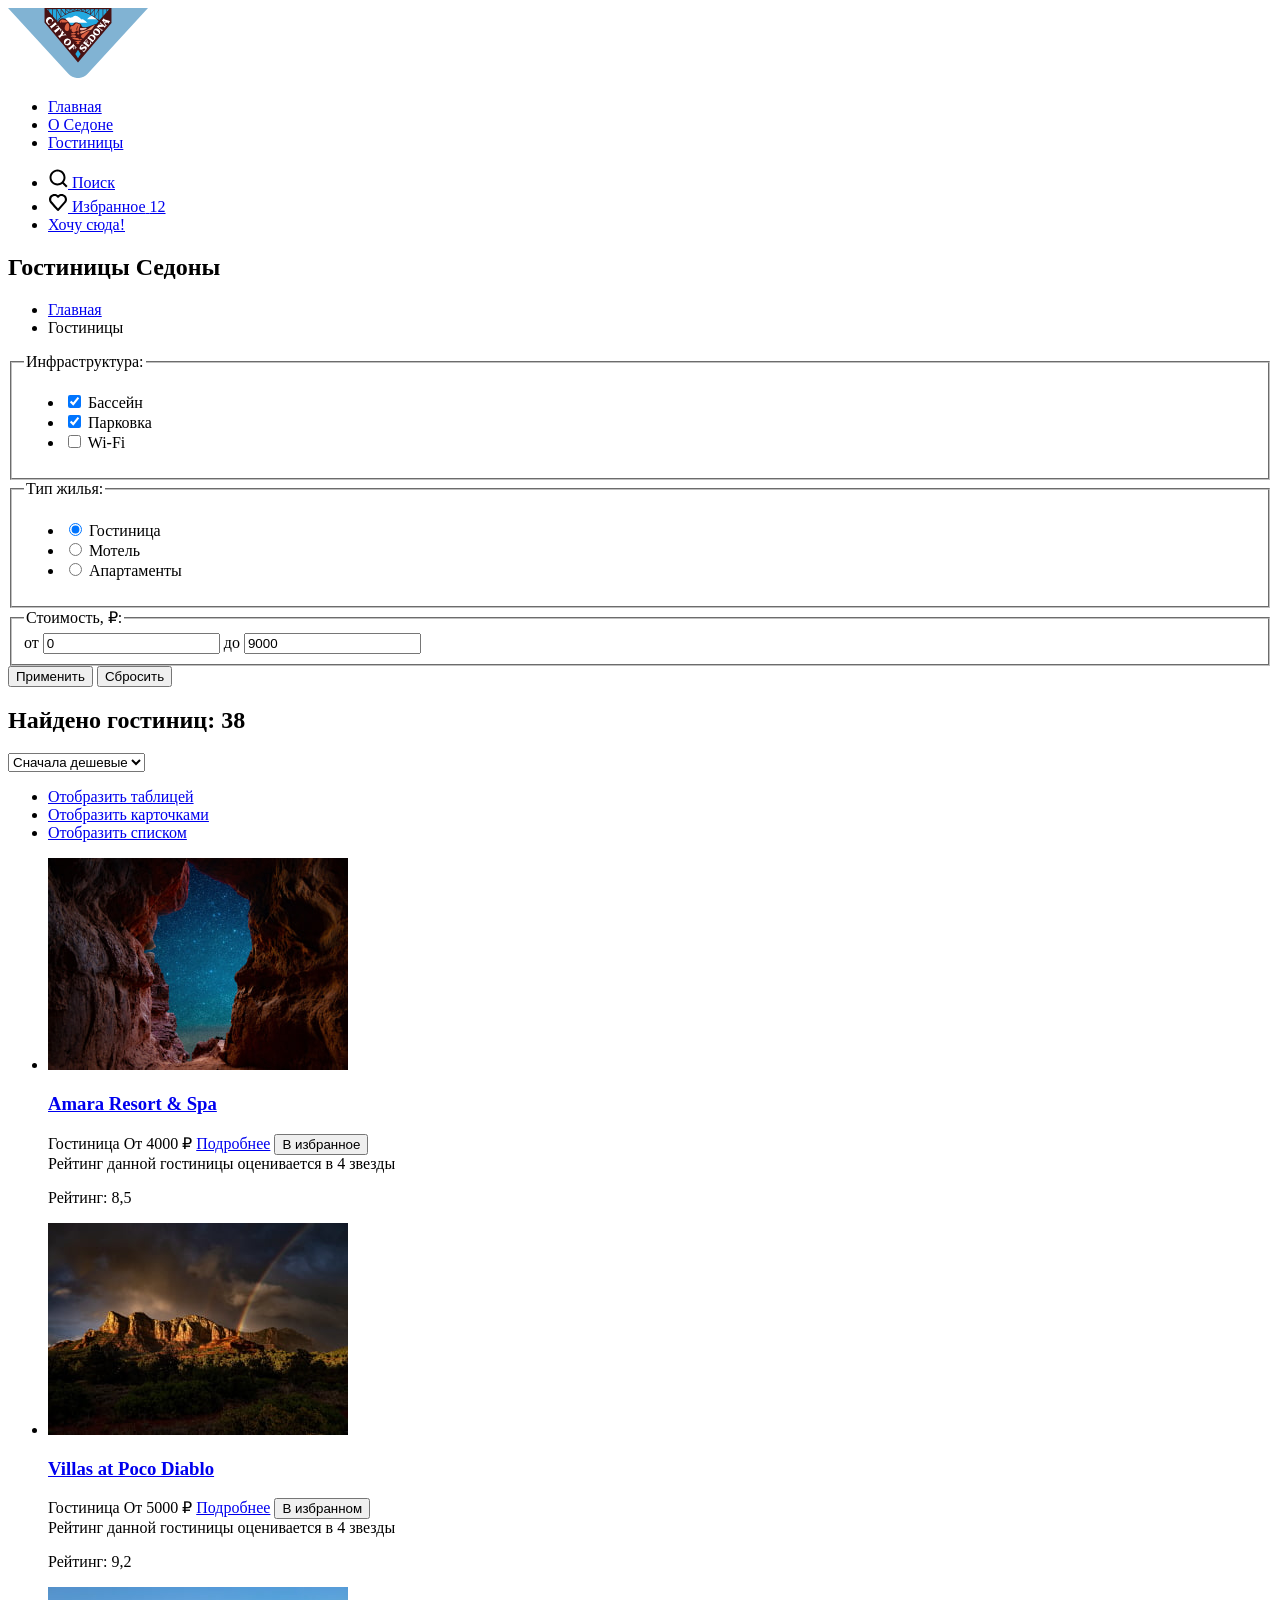
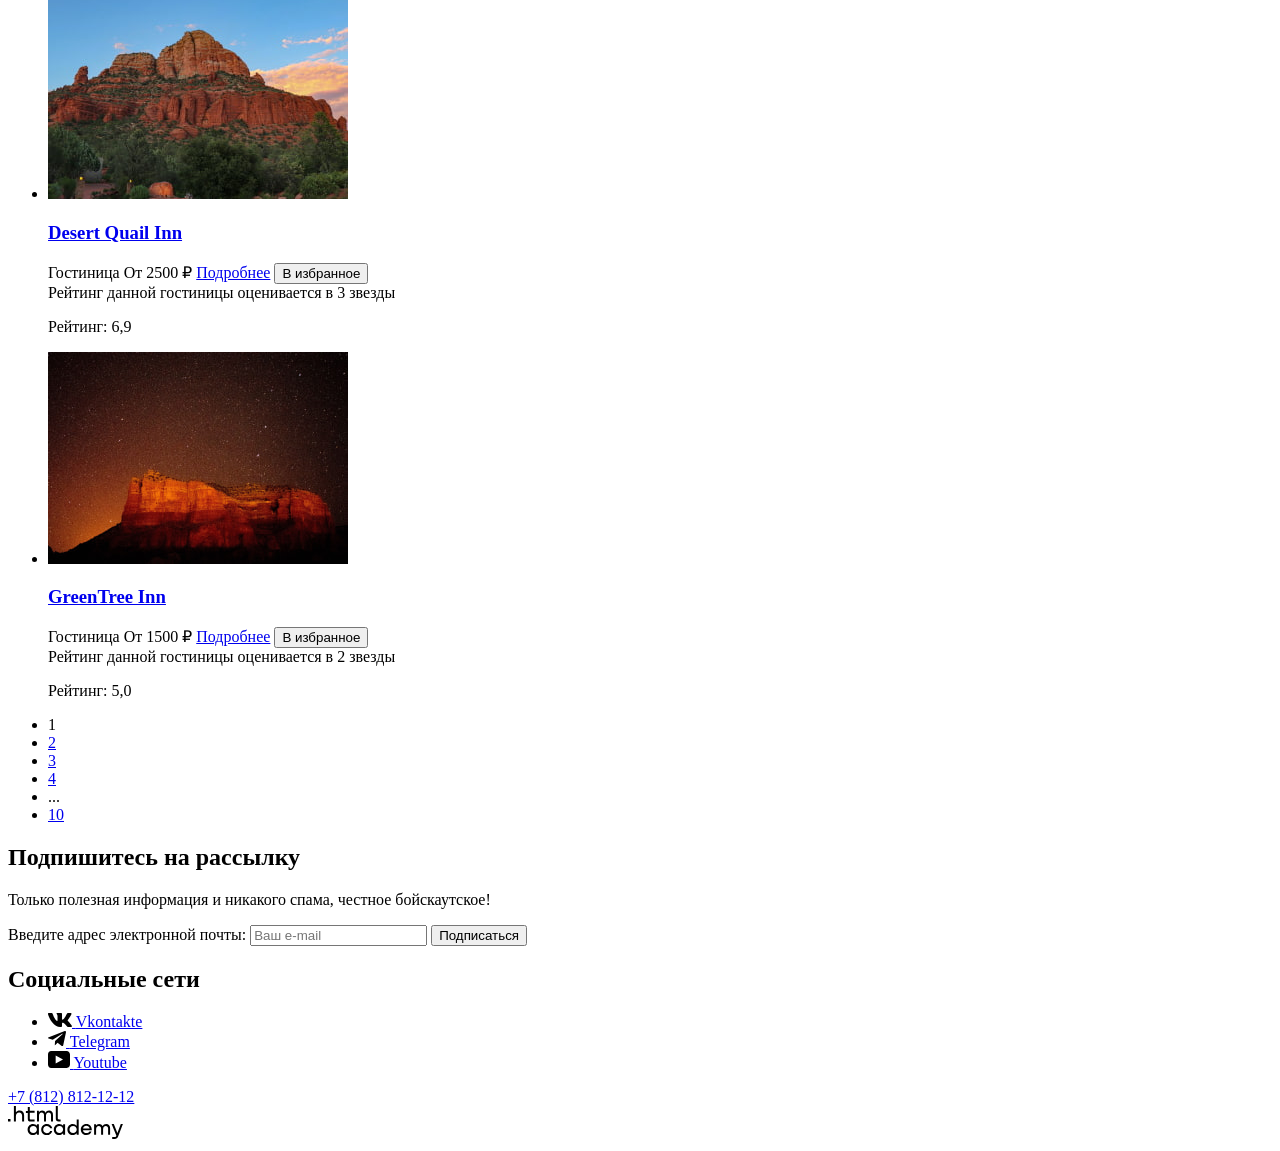
==== catalog.html @ 8b5e5a58 "feat: добавить изображения и SVG-иконки на страницы (add images and SVG icons to pages)" ====
<!doctype html>
<html lang="ru">
  <head>
    <meta charset="utf-8" />
    <title>HTML Academy: Гостиницы Седоны</title>
  </head>
  <body>
    <div class="container">
      <header class="page-header">
        <div class="page-header__logo logo">
          <a href="index.html" class="logo__link">
            <img src="images/main-logo.svg" width="140" height="70" alt="Логотип Седоны" class="logo__image" />
          </a>
        </div>
        <nav class="page-header__navigation navigation">
          <ul class="navigation__list">
            <li class="navigation__item">
              <a href="index.html" class="navigation__link">Главная</a>
            </li>
            <li class="navigation__item">
              <a href="#" class="navigation__link">О Седоне</a>
            </li>
            <li class="navigation__item">
              <a href="catalog.html" class="navigation__link navigation__link--active" aria-current="page">Гостиницы</a>
            </li>
          </ul>
        </nav>
        <ul class="page-header__user-menu user-menu">
          <li class="user-menu__item">
            <a href="#" class="user-menu__link user-menu__link--search">
              <svg role="img" aria-hidden="true" aria-label="Поиск" width="20" height="20" viewBox="0 0 20 20" xmlns="http://www.w3.org/2000/svg">
                <path
                  d="M19.5 18.0083L15.8 14.3287C16.8 13.0359 17.5 11.3453 17.5 9.4558C17.5 5.08011 13.9 1.5 9.5 1.5C5.1 1.5 1.5 5.17956 1.5 9.55525C1.5 13.9309 5.1 17.511 9.5 17.511C11.3 17.511 13 16.9144 14.4 15.8204L18.1 19.5L19.5 18.0083ZM9.5 15.5221C6.2 15.5221 3.5 12.837 3.5 9.55525C3.5 6.27348 6.2 3.5884 9.5 3.5884C12.8 3.5884 15.5 6.27348 15.5 9.55525C15.5 12.837 12.8 15.5221 9.5 15.5221Z"
                />
              </svg>
              <span class="visually-hidden">Поиск</span>
            </a>
          </li>
          <li class="user-menu__item">
            <a href="#" class="user-menu__link user-menu__link--favorites">
              <svg role="img" aria-hidden="true" aria-label="Избранное" width="20" height="20" viewBox="0 0 20 20" xmlns="http://www.w3.org/2000/svg">
                <path
                  d="M9.9 19C9.6 19 9.3 18.9 9.1 18.6C3.7 12.5 2.4 11.1 2.1 10.7C1.4 9.8 1 8.6 1 7.4C1 4.4 3.4 2 6.5 2C7.8 2 9 2.5 10 3.3C11 2.5 12.3 2 13.5 2C16.5 2 19 4.4 19 7.4C19 8.7 18.5 9.9 17.7 10.8L10.7 18.7C10.5 18.9 10.3 19 9.9 19ZM3.9 9.5C4.2 9.9 7.4 13.5 10 16.4L16.2 9.4C16.7 8.9 16.9 8.2 16.9 7.4C16.9 5.6 15.4 4.1 13.6 4.1C12.6 4.1 11.6 4.6 10.9 5.4C10.6 5.7 10.3 5.8 10 5.8C9.7 5.8 9.4 5.6 9.2 5.4C8.5 4.6 7.5 4.1 6.5 4.1C4.7 4.1 3.2 5.6 3.2 7.4C3.1 8.3 3.5 9 3.9 9.5C3.8 9.5 3.8 9.5 3.9 9.5Z"
                />
              </svg>
              <span class="visually-hidden">Избранное</span>
              <span class="user-menu__count">12</span>
            </a>
          </li>
          <li class="user-menu__item">
            <a href="#" class="button button--brown">Хочу сюда!</a>
          </li>
        </ul>
      </header>
      <main class="page-main">
        <section class="page-main__catalog catalog">
          <h1 class="catalog__title">Гостиницы Седоны</h1>
          <ul class="catalog__breadcrumbs breadcrumbs">
            <li class="breadcrumbs__item">
              <a href="index.html" class="breadcrumbs__link"><span class="visually-hidden">Главная</span></a>
            </li>
            <li class="breadcrumbs__item">
              <a class="breadcrumbs__link breadcrumbs__link--active" aria-current="page">Гостиницы</a>
            </li>
          </ul>
          <form class="catalog__filters filters" action="https://echo.htmlacademy.ru/" method="get">
            <fieldset class="filters__group">
              <legend class="filters__group-title">Инфраструктура:</legend>
              <ul class="filters__group-list">
                <li class="filters__group-item">
                  <label class="filters__control">
                    <input class="filters__control-input" type="checkbox" name="swimming-pool" checked />
                    Бассейн
                  </label>
                </li>
                <li class="filters__group-item">
                  <label class="filters__control">
                    <input class="filters__control-input" type="checkbox" name="parking" checked />
                    Парковка
                  </label>
                </li>
                <li class="filters__group-item">
                  <label class="filters__control">
                    <input class="filters__control-input" type="checkbox" name="wi-fi" />
                    Wi-Fi
                  </label>
                </li>
              </ul>
            </fieldset>
            <fieldset class="filters__group">
              <legend class="filters__group-title">Тип жилья:</legend>
              <ul class="filters__group-list">
                <li class="filters__group-item">
                  <label class="filters__control">
                    <input class="filters__control-input" type="radio" name="hotel-group" value="hotel" checked />
                    Гостиница
                  </label>
                </li>
                <li class="filters__group-item">
                  <label class="filters__control">
                    <input class="filters__control-input" type="radio" name="hotel-group" value="motel" />
                    Мотель
                  </label>
                </li>
                <li class="filters__group-item">
                  <label class="filters__control">
                    <input class="filters__control-input" type="radio" name="hotel-group" value="apartments" />
                    Апартаменты
                  </label>
                </li>
              </ul>
            </fieldset>
            <fieldset class="filters__group">
              <legend class="filters__group-title">Стоимость, ₽:</legend>
              <div class="filters__price-range">
                <label class="filters__price-label" for="price-from">от</label>
                <input class="filters__price-input" id="price-from" name="price-from" type="number" min="0" value="0" />
                <label class="filters__price-label" for="price-to">до</label>
                <input class="filters__price-input" id="price-to" name="price-to" type="number" min="0" value="9000" />
              </div>
            </fieldset>
            <button class="filters__button button button--blue" type="submit">Применить</button>
            <button class="filters__button button button--reset" type="reset">Сбросить</button>
          </form>
        </section>
        <section class="hotel-results">
          <h2 class="hotel-results__title">Найдено гостиниц: 38</h2>
          <select class="hotel-results__select" aria-label="Сортировка">
            <option value="cheaper">Сначала дешевые</option>
            <option value="expensive">Сначала дорогие</option>
          </select>
          <ul class="hotel-results__sort sort-list">
            <li class="sort-list__item">
              <a href="catalog.html?view=tile" class="sort-list__link button button--sorting sort-list__link--active">
                <span class="visually-hidden">Отобразить таблицей</span>
              </a>
            </li>
            <li class="sort-list__item">
              <a href="catalog.html?view=card" class="sort-list__link button button--sorting">
                <span class="visually-hidden">Отобразить карточками</span>
              </a>
            </li>
            <li class="sort-list__item">
              <a href="catalog.html?view=list" class="sort-list__link button button--sorting">
                <span class="visually-hidden">Отобразить списком</span>
              </a>
            </li>
          </ul>
          <ul class="hotel-results__hotels hotels-list">
            <li class="hotels-list__item hotel-card">
              <a href="#" class="hotel-card__photo-link">
                <img src="images/catalog-hotels/hotel-1.jpg" width="300" height="212" alt="Вид на звёздное небо через арку в скале" class="hotel-card__image" />
                <h3 class="hotel-card__title">Amara Resort & Spa</h3>
              </a>
              <span class="hotel-card__type">Гостиница</span>
              <span class="hotel-card__price">От 4000 ₽</span>
              <a href="#" class="hotel-card__details button button--brown">Подробнее</a>
              <button class="hotel-card__button button button--blue">В избранное</button>
              <div class="hotel-card__star-rating" role="img" aria-label="Четыре звезды">
                <span class="visually-hidden">Рейтинг данной гостиницы оценивается в 4 звезды</span>
              </div>
              <p class="hotel-card__rating-badge">Рейтинг: 8,5</p>
            </li>
            <li class="hotels-list__item hotel-card">
              <a href="#" class="hotel-card__photo-link">
                <img src="images/catalog-hotels/hotel-2.jpg" width="300" height="212" alt="Гроза над красными скалами Седоны" class="hotel-card__image" />
                <h3 class="hotel-card__title">Villas at Poco Diablo</h3>
              </a>
              <span class="hotel-card__type">Гостиница</span>
              <span class="hotel-card__price">От 5000 ₽</span>
              <a href="#" class="hotel-card__details button button--brown">Подробнее</a>
              <button class="hotel-card__button button button--green hotel-card__button--active">В избранном</button>
              <div class="hotel-card__star-rating" role="img" aria-label="4 звезды">
                <span class="visually-hidden">Рейтинг данной гостиницы оценивается в 4 звезды</span>
              </div>
              <p class="hotel-card__rating-badge">Рейтинг: 9,2</p>
            </li>
            <li class="hotels-list__item hotel-card">
              <a href="#" class="hotel-card__photo-link">
                <img src="images/catalog-hotels/hotel-3.jpg" width="300" height="212" alt="Закат над красными скалами Седоны" class="hotel-card__image" />
                <h3 class="hotel-card__title">Desert Quail Inn</h3>
              </a>
              <span class="hotel-card__type">Гостиница</span>
              <span class="hotel-card__price">От 2500 ₽</span>
              <a href="#" class="hotel-card__details button button--brown">Подробнее</a>
              <button class="hotel-card__button button button--blue">В избранное</button>
              <div class="hotel-card__star-rating" role="img" aria-label="3 звезды">
                <span class="visually-hidden">Рейтинг данной гостиницы оценивается в 3 звезды</span>
              </div>
              <p class="hotel-card__rating-badge">Рейтинг: 6,9</p>
            </li>
            <li class="hotels-list__item hotel-card">
              <a href="#" class="hotel-card__photo-link">
                <img
                  src="images/catalog-hotels/hotel-4.jpg"
                  width="300"
                  height="212"
                  alt="Ночной пейзаж с красными скалами в оранжевом свечении"
                  class="hotel-card__image"
                />
                <h3 class="hotel-card__title">GreenTree Inn</h3>
              </a>
              <span class="hotel-card__type">Гостиница</span>
              <span class="hotel-card__price">От 1500 ₽</span>
              <a href="#" class="hotel-card__details button button--brown">Подробнее</a>
              <button class="hotel-card__button button button--blue">В избранное</button>
              <div class="hotel-card__star-rating" role="img" aria-label="2 звезды">
                <span class="visually-hidden">Рейтинг данной гостиницы оценивается в 2 звезды</span>
              </div>
              <p class="hotel-card__rating-badge">Рейтинг: 5,0</p>
            </li>
          </ul>
          <ul class="hotel-results__pagination pagination">
            <li class="pagination__item">
              <a class="pagination__link pagination__link--active" aria-current="page">1</a>
            </li>
            <li class="pagination__item">
              <a href="#" class="pagination__link">2</a>
            </li>
            <li class="pagination__item">
              <a href="#" class="pagination__link">3</a>
            </li>
            <li class="pagination__item">
              <a href="#" class="pagination__link">4</a>
            </li>
            <li class="pagination__item pagination__item--dots">
              <span>...</span>
            </li>
            <li class="pagination__item">
              <a href="#" class="pagination__link">10</a>
            </li>
          </ul>
        </section>
        <section class="page-main__subscription subscription subscription--white-bg">
          <h2 class="subscription__title">Подпишитесь на рассылку</h2>
          <p class="subscription__description">Только полезная информация и никакого спама, честное бойскаутское!</p>
          <form class="subscription__form" action="https://echo.htmlacademy.ru/" method="post">
            <label class="visually-hidden" for="email">Введите адрес электронной почты:</label>
            <input id="email" class="subscription__email" type="email" name="subscription-email" placeholder="Ваш e-mail" required />
            <button class="subscription__button button button--blue" type="submit">Подписаться</button>
          </form>
        </section>
      </main>
      <footer class="page-footer">
        <section class="page-footer__social-links social-links">
          <h2 class="visually-hidden">Социальные сети</h2>
          <ul class="social-links__list">
            <li class="social-links__item">
              <a href="https://vk.com/htmlacademy" class="social-links__link">
                <svg
                  role="img"
                  aria-hidden="true"
                  aria-label="Vkontakte"
                  focusable="false"
                  width="24"
                  height="14"
                  viewBox="0 0 24 14"
                  xmlns="http://www.w3.org/2000/svg"
                >
                  <path
                    fill-rule="evenodd"
                    clip-rule="evenodd"
                    d="M23.45 0.948C23.616 0.402 23.45 0 22.655 0H20.03C19.362 0 19.054 0.347 18.887 0.73C18.887 0.73 17.552 3.926 15.661 6.002C15.049 6.604 14.771 6.795 14.437 6.795C14.27 6.795 14.019 6.604 14.019 6.057V0.948C14.019 0.292 13.835 0 13.279 0H9.151C8.734 0 8.483 0.304 8.483 0.593C8.483 1.214 9.429 1.358 9.526 3.106V6.904C9.526 7.737 9.373 7.888 9.039 7.888C8.149 7.888 5.984 4.677 4.699 1.003C4.45 0.288 4.198 0 3.527 0H0.9C0.15 0 0 0.347 0 0.73C0 1.412 0.89 4.8 4.145 9.281C6.315 12.341 9.37 14 12.153 14C13.822 14 14.028 13.632 14.028 12.997V10.684C14.028 9.947 14.186 9.8 14.715 9.8C15.105 9.8 15.772 9.992 17.33 11.467C19.11 13.216 19.403 14 20.405 14H23.03C23.78 14 24.156 13.632 23.94 12.904C23.702 12.18 22.852 11.129 21.725 9.882C21.113 9.172 20.195 8.407 19.916 8.024C19.527 7.533 19.638 7.314 19.916 6.877C19.916 6.877 23.116 2.451 23.449 0.948H23.45Z"
                  />
                </svg>
                <span class="visually-hidden">Vkontakte</span>
              </a>
            </li>
            <li class="social-links__item">
              <a href="https://t.me/htmlacademy " class="social-links__link">
                <svg
                  role="img"
                  aria-hidden="true"
                  aria-label="Telegram"
                  focusable="false"
                  width="18"
                  height="16"
                  viewBox="0 0 18 16"
                  xmlns="http://www.w3.org/2000/svg"
                >
                  <path
                    d="M16.785 0.0992597L0.840489 6.24776C-0.247661 6.68481 -0.241365 7.29184 0.640845 7.56253L4.73445 8.83953L14.2058 2.8637C14.6537 2.59121 15.0629 2.7378 14.7265 3.03636L7.05283 9.96185H7.05103L7.05283 9.96275L6.77045 14.1823C7.18413 14.1823 7.36669 13.9925 7.59871 13.7686L9.58705 11.8351L13.7229 14.89C14.4855 15.31 15.0332 15.0941 15.2229 14.1841L17.9379 1.38885C18.2158 0.274623 17.5126 -0.229883 16.785 0.0992597Z"
                  />
                </svg>
                <span class="visually-hidden">Telegram</span>
              </a>
            </li>
            <li class="social-links__item">
              <a href="https://www.youtube.com/user/htmlacademyru" class="social-links__link">
                <svg
                  role="img"
                  aria-hidden="true"
                  aria-label="Youtube"
                  focusable="false"
                  width="22"
                  height="17"
                  viewBox="0 0 22 17"
                  xmlns="http://www.w3.org/2000/svg"
                >
                  <path
                    d="M18.607 0H3.17413C1.31343 0 0 1.59375 0 3.4V13.4937C0 15.4062 1.31343 17 3.17413 17H18.8259C20.4677 17 22 15.4062 22 13.6V3.4C21.7811 1.59375 20.4677 0 18.607 0ZM7.66169 12.5375V4.4625L14.995 8.5L7.66169 12.5375Z"
                  />
                </svg>
                <span class="visually-hidden">Youtube</span>
              </a>
            </li>
          </ul>
        </section>
        <div class="page-footer__contacts contacts">
          <a href="tel:+78128121212" class="contacts__phone">+7 (812) 812-12-12</a>
        </div>
        <div class="page-footer__logo logo">
          <a href="https://htmlacademy.ru/intensive/htmlcss" class="logo__link">
            <img src="images/footer-logo.svg" width="115" height="33" alt="Логотип команды htmlacademy" class="logo__image" />
          </a>
        </div>
      </footer>
    </div>
  </body>
</html>
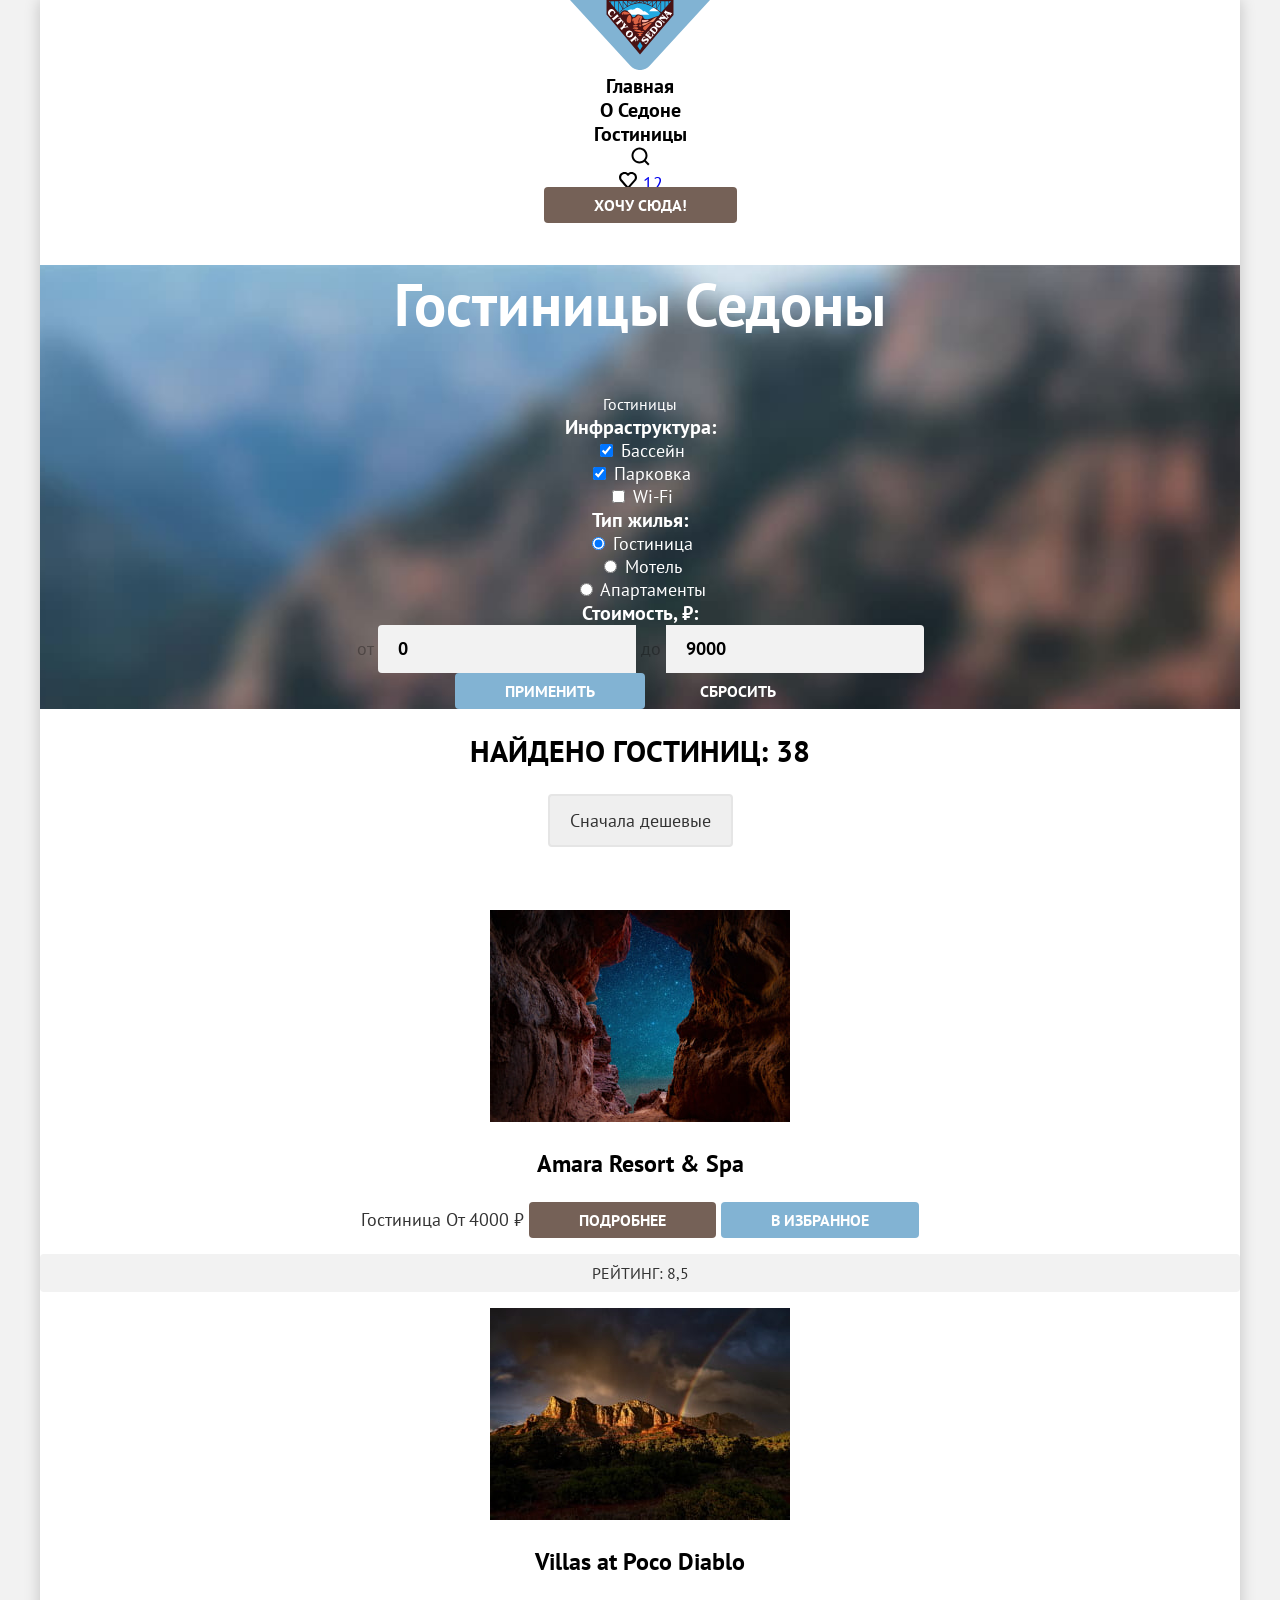
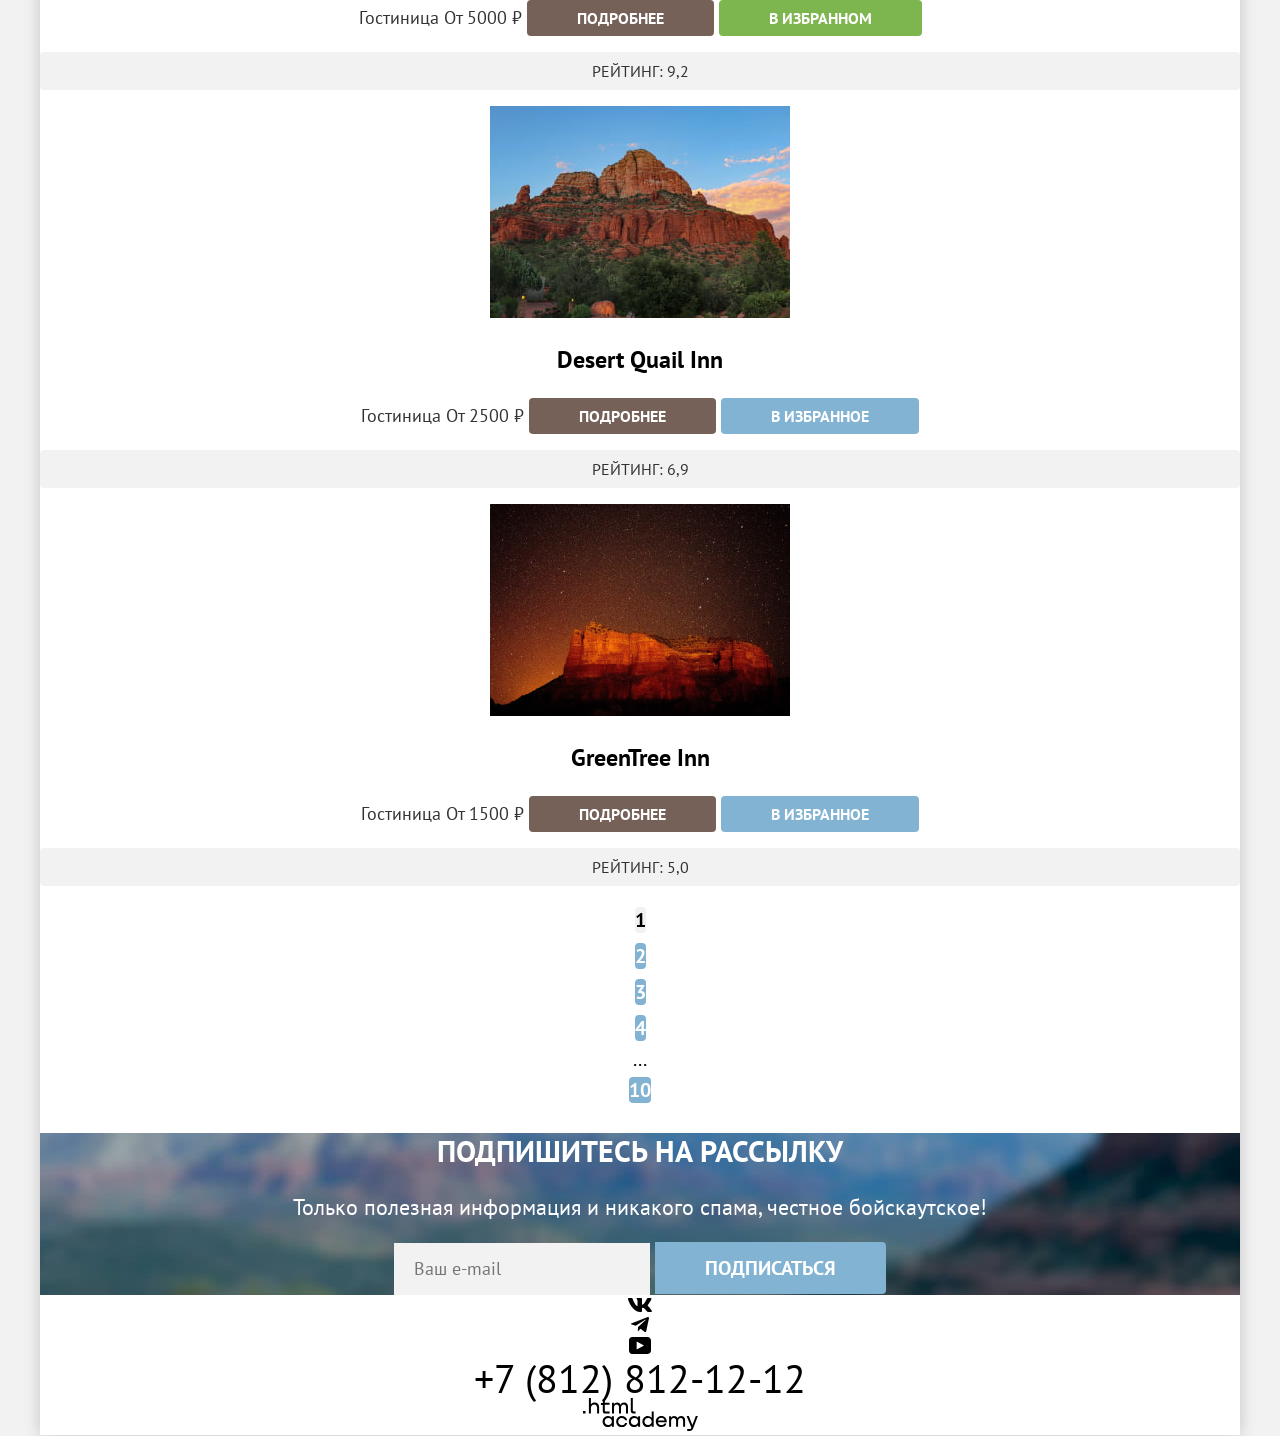
==== commit adfaf5e9: "feat: добавить базовые стили проекта (add base project styles)" ====
--- a/catalog.html
+++ b/catalog.html
@@ -3,6 +3,7 @@
   <head>
     <meta charset="utf-8" />
     <title>HTML Academy: Гостиницы Седоны</title>
+    <link rel="stylesheet" href="styles/styles.css" />
   </head>
   <body>
     <div class="container">
--- a/styles/styles.css
+++ b/styles/styles.css
@@ -0,0 +1,486 @@
+/* Fonts */
+@font-face {
+  font-family: 'PT Sans';
+  font-style: normal;
+  font-weight: 400;
+  src: url('../fonts/ptsans-400.woff2') format('woff2');
+  font-display: swap;
+}
+
+@font-face {
+  font-family: 'PT Sans';
+  font-style: normal;
+  font-weight: 700;
+  src: url('../fonts/ptsans-700.woff2') format('woff2');
+  font-display: swap;
+}
+
+/* Global */
+
+:root {
+  /* colors */
+  --color-white: #ffffff;
+  --color-black: #000000;
+  --color-grey: #333333;
+  --color-blue: #82b3d3;
+  --color-blue-dark: #68a2ca;
+  --color-blue-alt: #83b3d3;
+  --color-brown: #756157;
+  --color-brown-dark: #615048;
+  --color-green: #7db54f;
+  --color-green-dark: #6c9e42;
+  --color-steel-teal: #3f5e72;
+  --color-light-gray: #e5e5e5;
+  --color-off-white: #f2f2f2;
+  --color-coral-red: #ff5757;
+
+  /* colors with opacity */
+  --color-white-30: color-mix(in srgb, var(--color-white) 30%, transparent);
+  --color-blue-20: color-mix(in srgb, var(--color-blue-alt) 20%, transparent);
+  --color-blue-12: color-mix(in srgb, var(--color-blue-alt) 12%, transparent);
+  --color-black-20: color-mix(in srgb, var(--color-black) 20%, transparent);
+  --color-black-30: color-mix(in srgb, var(--color-black) 30%, transparent);
+}
+
+.visually-hidden {
+  position: absolute;
+  width: 1px;
+  height: 1px;
+  margin: -1px;
+  border: 0;
+  padding: 0;
+  white-space: nowrap;
+  clip-path: inset(100%);
+  clip: rect(0 0 0 0);
+  overflow: hidden;
+}
+
+.button {
+  padding: 8px 50px;
+  border: none;
+  border-radius: 4px;
+  font-family: 'PT Sans';
+  font-size: 16px;
+  font-weight: 700;
+  line-height: 20px;
+  text-transform: uppercase;
+  text-decoration: none;
+  color: var(--color-white);
+  cursor: pointer;
+
+  &.button--brown {
+    background-color: var(--color-brown);
+  }
+
+  &.button--blue {
+    background-color: var(--color-blue);
+  }
+
+  &.button--green {
+    background-color: var(--color-green);
+  }
+
+  &.button--reset {
+    background-color: transparent;
+  }
+}
+
+.container {
+  margin: 0 auto;
+  max-width: 1200px;
+  min-height: 100%;
+  background-color: var(--color-white);
+  box-shadow: 0 0 15px 0 var(--color-black-20);
+}
+
+*,
+*::before,
+*::after {
+  box-sizing: border-box;
+}
+
+img {
+  max-width: 100%;
+  height: auto;
+  object-fit: cover;
+}
+
+html,
+body {
+  height: 100%;
+  margin: 0;
+  padding: 0;
+}
+
+body {
+  background-color: var(--color-off-white);
+  font-family: 'PT Sans', sans-serif;
+  font-size: 18px;
+  line-height: 21px;
+  text-align: center;
+  color: var(--color-black);
+}
+
+/* Header */
+
+.page-header {
+  padding: 0 70px;
+}
+
+.navigation {
+  .navigation__list {
+    margin: 0;
+    padding: 0;
+    list-style: none;
+  }
+
+  .navigation__link {
+    padding: 20px 16px;
+    font-size: 20px;
+    font-weight: 700;
+    line-height: 24px;
+    color: inherit;
+    text-decoration: none;
+  }
+}
+
+.user-menu {
+  margin: 0;
+  padding: 0;
+  list-style: none;
+}
+
+/* Main Index */
+
+.hero {
+  background:
+    url('../images/index-hero/hero-background-mask.svg') no-repeat center bottom / 100% auto,
+    var(--color-steel-teal) url('../images/index-hero/hero-background.jpg') no-repeat center top / cover;
+}
+
+.advantages {
+  .advantages__title {
+    font-size: 30px;
+    font-weight: 700;
+    line-height: 36px;
+    text-transform: uppercase;
+  }
+
+  .advantages__description {
+    font-size: 22px;
+    line-height: 26px;
+    color: var(--color-grey);
+  }
+
+  .advantages__list {
+    margin: 0;
+    padding: 0;
+    list-style: none;
+  }
+}
+
+.advantages__item {
+  background-color: var(--color-blue-12);
+
+  .advantages__item-title {
+    font-size: 24px;
+    font-weight: 700;
+    line-height: 28px;
+    text-transform: uppercase;
+  }
+
+  .advantages__item-description {
+    color: var(--color-grey);
+  }
+}
+
+.advantages__item--blue {
+  background-color: var(--color-blue);
+  color: var(--color-white);
+
+  -description {
+    color: var(--color-white);
+  }
+}
+
+.advantages__item--lightblue {
+  background-color: var(--color-blue-20);
+}
+
+.services {
+  .services__title {
+    font-size: 30px;
+    font-weight: 700;
+    line-height: 36px;
+    text-transform: uppercase;
+  }
+
+  .services__description {
+    font-size: 22px;
+    line-height: 26px;
+    color: var(--color-grey);
+  }
+
+  .services__list {
+    margin: 0;
+    padding: 0;
+    list-style: none;
+  }
+}
+
+.services__item {
+  padding: 81px 85px;
+
+  .services__item-title {
+    font-size: 24px;
+    font-weight: 700;
+    line-height: 28px;
+    text-transform: uppercase;
+  }
+
+  .services__item-description {
+    color: var(--color-grey);
+  }
+
+  &.services__item--lightblue {
+    background-color: var(--color-blue-12);
+  }
+}
+
+.hotel-search {
+  .hotel-search__title {
+    font-size: 30px;
+    font-weight: 700;
+    line-height: 36px;
+    text-transform: uppercase;
+  }
+
+  .hotel-search__description {
+    font-size: 22px;
+    line-height: 26px;
+    color: var(--color-grey);
+  }
+
+  .hotel-search__button {
+    font-size: 20px;
+    line-height: 36px;
+  }
+}
+
+.subscription {
+  background: var(--color-steel-teal) url('../images/subscription/subscription-background.jpg') no-repeat center / cover;
+  color: var(--color-white);
+
+  .subscription__title {
+    font-size: 30px;
+    font-weight: 700;
+    line-height: 36px;
+    text-transform: uppercase;
+  }
+
+  .subscription__description {
+    font-size: 22px;
+    line-height: 26px;
+  }
+
+  .subscription__email {
+    padding: 14px 20px;
+    background-color: var(--color-off-white);
+    border: none;
+    font-family: 'PT Sans';
+    font-size: 18px;
+    line-height: 24px;
+    color: var(--color-black);
+    outline: none;
+  }
+
+  .subscription__button {
+    border-radius: 0 4px 4px 0;
+    font-size: 20px;
+    line-height: 36px;
+  }
+}
+
+/* Footer */
+
+.social-links {
+  .social-links__list {
+    margin: 0;
+    padding: 0;
+    list-style: none;
+  }
+}
+
+.contacts {
+  .contacts__phone {
+    font-size: 40px;
+    line-height: 40px;
+    text-transform: uppercase;
+    text-decoration: none;
+    color: inherit;
+  }
+}
+
+/* Main Catalog */
+
+.catalog {
+  background: var(--color-steel-teal) url('../images/catalog-filters/filters-background.jpg') no-repeat center / cover;
+  color: var(--color-white);
+
+  .catalog__title {
+    font-size: 60px;
+    font-weight: 700;
+    line-height: 78px;
+  }
+}
+
+.breadcrumbs {
+  margin: 0;
+  padding: 0;
+  list-style: none;
+
+  .breadcrumbs__link {
+    font-size: 16px;
+    line-height: 21px;
+    text-decoration: none;
+    color: inherit;
+  }
+}
+
+.filters {
+  .filters__group {
+    margin: 0;
+    padding: 0;
+    border: none;
+  }
+
+  .filters__group-title {
+    padding: 0;
+    font-size: 20px;
+    font-weight: 700;
+    line-height: 24px;
+  }
+
+  .filters__group-list {
+    margin: 0;
+    padding: 0;
+    list-style: none;
+  }
+
+  .filters__control {
+    line-height: 23px;
+  }
+
+  .filters__price-input {
+    padding: 12px 20px;
+    background-color: var(--color-off-white);
+    border: none;
+    font-family: 'PT Sans';
+    font-size: 18px;
+    font-weight: 700;
+    line-height: 24px;
+    color: var(--color-black);
+    outline: none;
+  }
+
+  .filters__price-input[name='price-from'] {
+    border-radius: 4px 0 0 4px;
+  }
+
+  .filters__price-input[name='price-to'] {
+    border-radius: 0 4px 4px 0;
+  }
+
+  .filters__price-input::-webkit-inner-spin-button,
+  .filters__price-input::-webkit-outer-spin-button {
+    appearance: none;
+  }
+
+  .filters__price-label {
+    line-height: 24px;
+    color: var(--color-black-30);
+  }
+}
+
+.hotel-results {
+  .hotel-results__title {
+    font-size: 30px;
+    font-weight: 700;
+    line-height: 36px;
+    text-transform: uppercase;
+  }
+
+  .hotel-results__select {
+    padding: 14px 20px;
+    border: 2px solid var(--color-light-gray);
+    border-radius: 4px;
+    font-family: 'PT Sans';
+    font-size: 18px;
+    line-height: 21px;
+    color: var(--color-grey);
+    appearance: none;
+  }
+}
+
+.sort-list {
+  margin: 0;
+  padding: 0;
+  list-style: none;
+}
+
+.hotels-list {
+  margin: 0;
+  padding: 0;
+  list-style: none;
+}
+
+.hotel-card {
+  color: var(--color-grey);
+
+  .hotel-card__photo-link {
+    text-decoration: none;
+    color: var(--color-black);
+  }
+
+  .hotel-card__title {
+    font-size: 24px;
+    font-weight: 700;
+    line-height: 28px;
+  }
+
+  .hotel-card__rating-badge {
+    padding: 9px 22px;
+    border-radius: 4px;
+    background-color: var(--color-off-white);
+    font-size: 16px;
+    line-height: 20px;
+    text-transform: uppercase;
+  }
+}
+
+.pagination {
+  margin: 0;
+  padding: 0;
+  list-style: none;
+
+  .pagination__item--dots > span {
+    font-size: 20px;
+    line-height: 26px;
+  }
+
+  .pagination__link {
+    border-radius: 4px;
+    background-color: var(--color-blue);
+    font-size: 20px;
+    font-weight: 700;
+    line-height: 36px;
+    text-decoration: none;
+    text-transform: uppercase;
+    color: var(--color-white);
+  }
+
+  .pagination__link--active {
+    background-color: var(--color-off-white);
+    color: var(--color-black);
+  }
+}
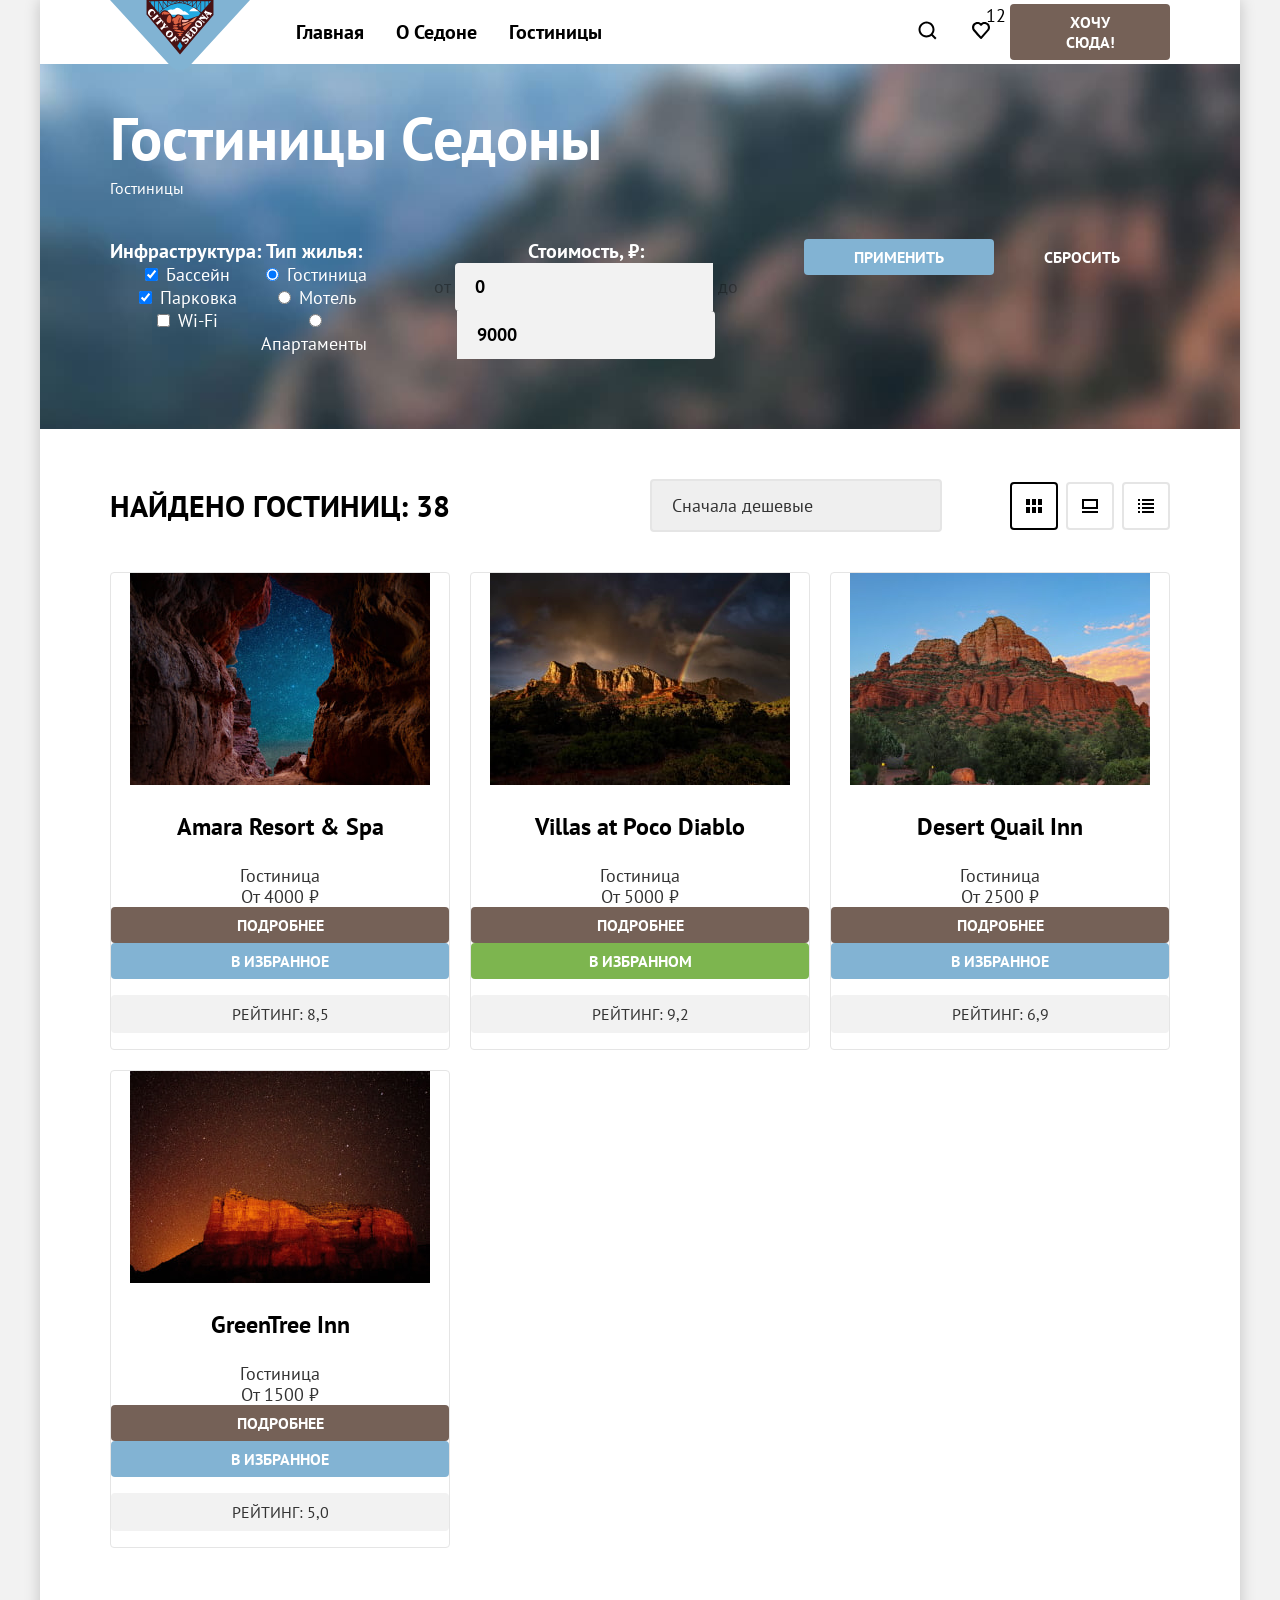
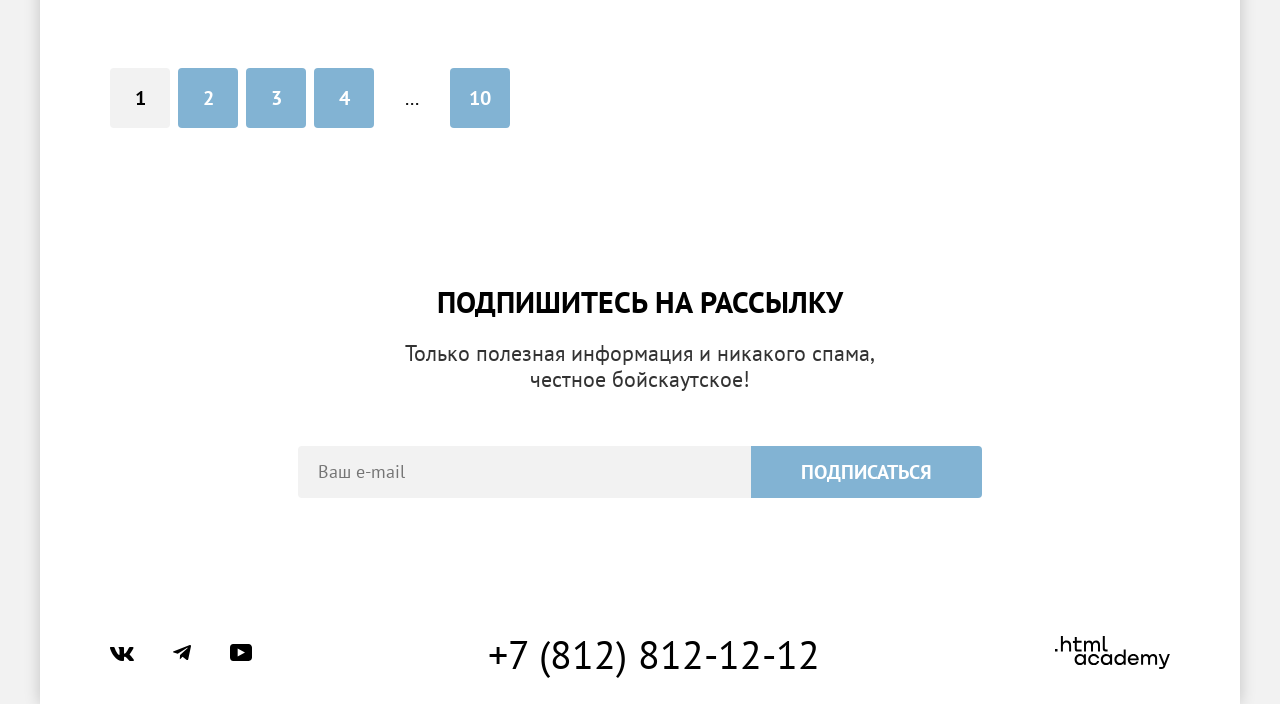
==== commit 9b0ccd6c: "fix: поправить разметку и стили (fix markup and styles)" ====
--- a/catalog.html
+++ b/catalog.html
@@ -49,7 +49,7 @@
             </a>
           </li>
           <li class="user-menu__item">
-            <a href="#" class="button button--brown">Хочу сюда!</a>
+            <a href="#" class="user-menu__button button button--brown">Хочу сюда!</a>
           </li>
         </ul>
       </header>
@@ -224,8 +224,8 @@
             <li class="pagination__item">
               <a href="#" class="pagination__link">4</a>
             </li>
-            <li class="pagination__item pagination__item--dots">
-              <span>...</span>
+            <li class="pagination__item">
+              <span class="pagination__link pagination__link--dots">...</span>
             </li>
             <li class="pagination__item">
               <a href="#" class="pagination__link">10</a>
--- a/styles/styles.css
+++ b/styles/styles.css
@@ -56,6 +56,7 @@
 }
 
 .button {
+  display: block;
   padding: 8px 50px;
   border: none;
   border-radius: 4px;
@@ -86,9 +87,11 @@
 }
 
 .container {
+  display: flex;
+  flex-direction: column;
   margin: 0 auto;
-  max-width: 1200px;
   min-height: 100%;
+  width: 1200px;
   background-color: var(--color-white);
   box-shadow: 0 0 15px 0 var(--color-black-20);
 }
@@ -124,17 +127,31 @@
 /* Header */
 
 .page-header {
-  padding: 0 70px;
+  display: flex;
+  padding-inline: 70px;
+  min-height: 64px;
+
+  .page-header__logo {
+    z-index: 1;
+    align-self: start;
+    margin-right: 30px;
+    margin-bottom: -10px;
+  }
 }
 
 .navigation {
   .navigation__list {
+    display: flex;
+    flex-wrap: wrap;
+    align-items: center;
     margin: 0;
     padding: 0;
+    width: 465px;
     list-style: none;
   }
 
   .navigation__link {
+    display: block;
     padding: 20px 16px;
     font-size: 20px;
     font-weight: 700;
@@ -145,21 +162,63 @@
 }
 
 .user-menu {
+  display: flex;
+  justify-content: space-between;
+  align-items: center;
   margin: 0;
+  margin-left: auto;
   padding: 0;
+  width: 268px;
   list-style: none;
+
+  .user-menu__link {
+    position: relative;
+    display: block;
+    padding: 20px 15px;
+    text-decoration: none;
+    color: var(--color-black);
+  }
+
+  .user-menu__button {
+    width: 160px;
+    padding-inline: 34px;
+  }
+
+  .user-menu__count {
+    position: absolute;
+    top: 5px;
+    right: 0;
+    color: var(--color-black);
+  }
 }
 
 /* Main Index */
 
+.page-main {
+  flex-grow: 1;
+}
+
 .hero {
+  display: flex;
+  flex-direction: column;
+  align-items: center;
+  padding-block: 51px 82px;
+  min-height: 485px;
   background:
     url('../images/index-hero/hero-background-mask.svg') no-repeat center bottom / 100% auto,
     var(--color-steel-teal) url('../images/index-hero/hero-background.jpg') no-repeat center top / cover;
 }
 
 .advantages {
+  display: flex;
+  flex-direction: column;
+  align-items: center;
+  padding-top: 69px;
+
   .advantages__title {
+    margin-top: 0;
+    margin-bottom: 25px;
+    width: 625px;
     font-size: 30px;
     font-weight: 700;
     line-height: 36px;
@@ -167,6 +226,9 @@
   }
 
   .advantages__description {
+    margin-top: 0;
+    margin-bottom: 90px;
+    width: 655px;
     font-size: 22px;
     line-height: 26px;
     color: var(--color-grey);
@@ -198,7 +260,7 @@
   background-color: var(--color-blue);
   color: var(--color-white);
 
-  -description {
+  .advantages__item-description {
     color: var(--color-white);
   }
 }
@@ -208,7 +270,15 @@
 }
 
 .services {
+  display: flex;
+  flex-direction: column;
+  align-items: center;
+  padding-top: 64px;
+
   .services__title {
+    margin-top: 0;
+    margin-bottom: 20px;
+    width: 510px;
     font-size: 30px;
     font-weight: 700;
     line-height: 36px;
@@ -216,12 +286,17 @@
   }
 
   .services__description {
+    margin-top: 0;
+    margin-bottom: 64px;
+    width: 495px;
     font-size: 22px;
     line-height: 26px;
     color: var(--color-grey);
   }
 
   .services__list {
+    display: flex;
+    flex-wrap: wrap;
     margin: 0;
     padding: 0;
     list-style: none;
@@ -230,6 +305,7 @@
 
 .services__item {
   padding: 81px 85px;
+  width: 400px;
 
   .services__item-title {
     font-size: 24px;
@@ -248,7 +324,15 @@
 }
 
 .hotel-search {
+  display: flex;
+  flex-direction: column;
+  align-items: center;
+  padding-block: 96px;
+
   .hotel-search__title {
+    margin-top: 0;
+    margin-bottom: 20px;
+    width: 300px;
     font-size: 30px;
     font-weight: 700;
     line-height: 36px;
@@ -256,22 +340,33 @@
   }
 
   .hotel-search__description {
+    margin-top: 0;
+    margin-bottom: 54px;
+    width: 595px;
     font-size: 22px;
     line-height: 26px;
     color: var(--color-grey);
   }
 
   .hotel-search__button {
+    width: 376px;
     font-size: 20px;
     line-height: 36px;
   }
 }
 
 .subscription {
+  display: flex;
+  flex-direction: column;
+  align-items: center;
+  padding-block: 96px;
   background: var(--color-steel-teal) url('../images/subscription/subscription-background.jpg') no-repeat center / cover;
   color: var(--color-white);
 
   .subscription__title {
+    margin-top: 0;
+    margin-bottom: 20px;
+    width: 410px;
     font-size: 30px;
     font-weight: 700;
     line-height: 36px;
@@ -279,14 +374,25 @@
   }
 
   .subscription__description {
+    margin-top: 0;
+    margin-bottom: 54px;
+    width: 480px;
     font-size: 22px;
     line-height: 26px;
   }
 
+  .subscription__form {
+    display: flex;
+    flex-wrap: wrap;
+    width: 684px;
+  }
+
   .subscription__email {
+    flex-grow: 1;
     padding: 14px 20px;
+    border: none;
+    border-radius: 4px 0 0 4px;
     background-color: var(--color-off-white);
-    border: none;
     font-family: 'PT Sans';
     font-size: 18px;
     line-height: 24px;
@@ -301,17 +407,39 @@
   }
 }
 
+.subscription--white-bg {
+  background: none;
+  color: var(--color-black);
+
+  .subscription__description {
+    color: var(--color-grey);
+  }
+}
+
 /* Footer */
+
+.page-footer {
+  display: flex;
+  justify-content: space-between;
+  align-items: center;
+  padding: 40px 70px 30px;
+}
 
 .social-links {
   .social-links__list {
+    display: flex;
+    justify-content: space-between;
+    align-items: center;
     margin: 0;
     padding: 0;
+    width: 142px;
     list-style: none;
   }
 }
 
 .contacts {
+  width: 720px;
+
   .contacts__phone {
     font-size: 40px;
     line-height: 40px;
@@ -321,13 +449,23 @@
   }
 }
 
+.page-footer__logo {
+  width: 115px;
+}
+
 /* Main Catalog */
 
 .catalog {
+  display: flex;
+  flex-direction: column;
+  align-items: start;
+  padding: 70px;
+  padding-top: 35px;
   background: var(--color-steel-teal) url('../images/catalog-filters/filters-background.jpg') no-repeat center / cover;
   color: var(--color-white);
 
   .catalog__title {
+    margin-block: 0;
     font-size: 60px;
     font-weight: 700;
     line-height: 78px;
@@ -335,8 +473,11 @@
 }
 
 .breadcrumbs {
-  margin: 0;
+  display: flex;
+  margin-top: 0;
+  margin-bottom: 40px;
   padding: 0;
+  width: 114px;
   list-style: none;
 
   .breadcrumbs__link {
@@ -348,6 +489,11 @@
 }
 
 .filters {
+  display: flex;
+  flex-wrap: nowrap;
+  align-items: flex-start;
+  width: 1060px;
+
   .filters__group {
     margin: 0;
     padding: 0;
@@ -403,7 +549,16 @@
 }
 
 .hotel-results {
+  display: flex;
+  flex-wrap: wrap;
+  align-items: center;
+  row-gap: 40px;
+  padding: 50px 70px 60px;
+
   .hotel-results__title {
+    margin: 0;
+    margin-right: 200px;
+    width: 340px;
     font-size: 30px;
     font-weight: 700;
     line-height: 36px;
@@ -411,7 +566,9 @@
   }
 
   .hotel-results__select {
+    margin-right: auto;
     padding: 14px 20px;
+    width: 292px;
     border: 2px solid var(--color-light-gray);
     border-radius: 4px;
     font-family: 'PT Sans';
@@ -423,18 +580,55 @@
 }
 
 .sort-list {
+  display: flex;
+  justify-content: space-between;
   margin: 0;
   padding: 0;
+  width: 160px;
   list-style: none;
+
+  .sort-list__link {
+    display: block;
+    padding: 14px 12px;
+    width: 48px;
+    height: 48px;
+    border: 2px solid var(--color-light-gray);
+    border-radius: 4px;
+  }
+
+  .sort-list__link--active {
+    border-color: var(--color-black);
+  }
+
+  .sort-list__link[href='catalog.html?view=tile'] {
+    background: url('../images/decorative-icons/sort-mode-tile.svg') no-repeat center;
+  }
+
+  .sort-list__link[href='catalog.html?view=card'] {
+    background: url('../images/decorative-icons/sort-mode-card.svg') no-repeat center;
+  }
+
+  .sort-list__link[href='catalog.html?view=list'] {
+    background: url('../images/decorative-icons/sort-mode-list.svg') no-repeat center;
+  }
 }
 
 .hotels-list {
-  margin: 0;
+  display: flex;
+  flex-wrap: wrap;
+  gap: 20px;
+  margin-top: 0;
+  margin-bottom: 80px;
   padding: 0;
   list-style: none;
 }
 
 .hotel-card {
+  display: flex;
+  flex-direction: column;
+  width: 340px;
+  border: 1px solid var(--color-light-gray);
+  border-radius: 4px;
   color: var(--color-grey);
 
   .hotel-card__photo-link {
@@ -459,16 +653,17 @@
 }
 
 .pagination {
+  display: flex;
+  column-gap: 8px;
   margin: 0;
   padding: 0;
   list-style: none;
 
-  .pagination__item--dots > span {
-    font-size: 20px;
-    line-height: 26px;
-  }
-
   .pagination__link {
+    display: block;
+    width: 60px;
+    height: 60px;
+    padding-block: 12px;
     border-radius: 4px;
     background-color: var(--color-blue);
     font-size: 20px;
@@ -479,6 +674,12 @@
     color: var(--color-white);
   }
 
+  .pagination__link--dots {
+    background-color: transparent;
+    font-weight: 400;
+    color: var(--color-black);
+  }
+
   .pagination__link--active {
     background-color: var(--color-off-white);
     color: var(--color-black);
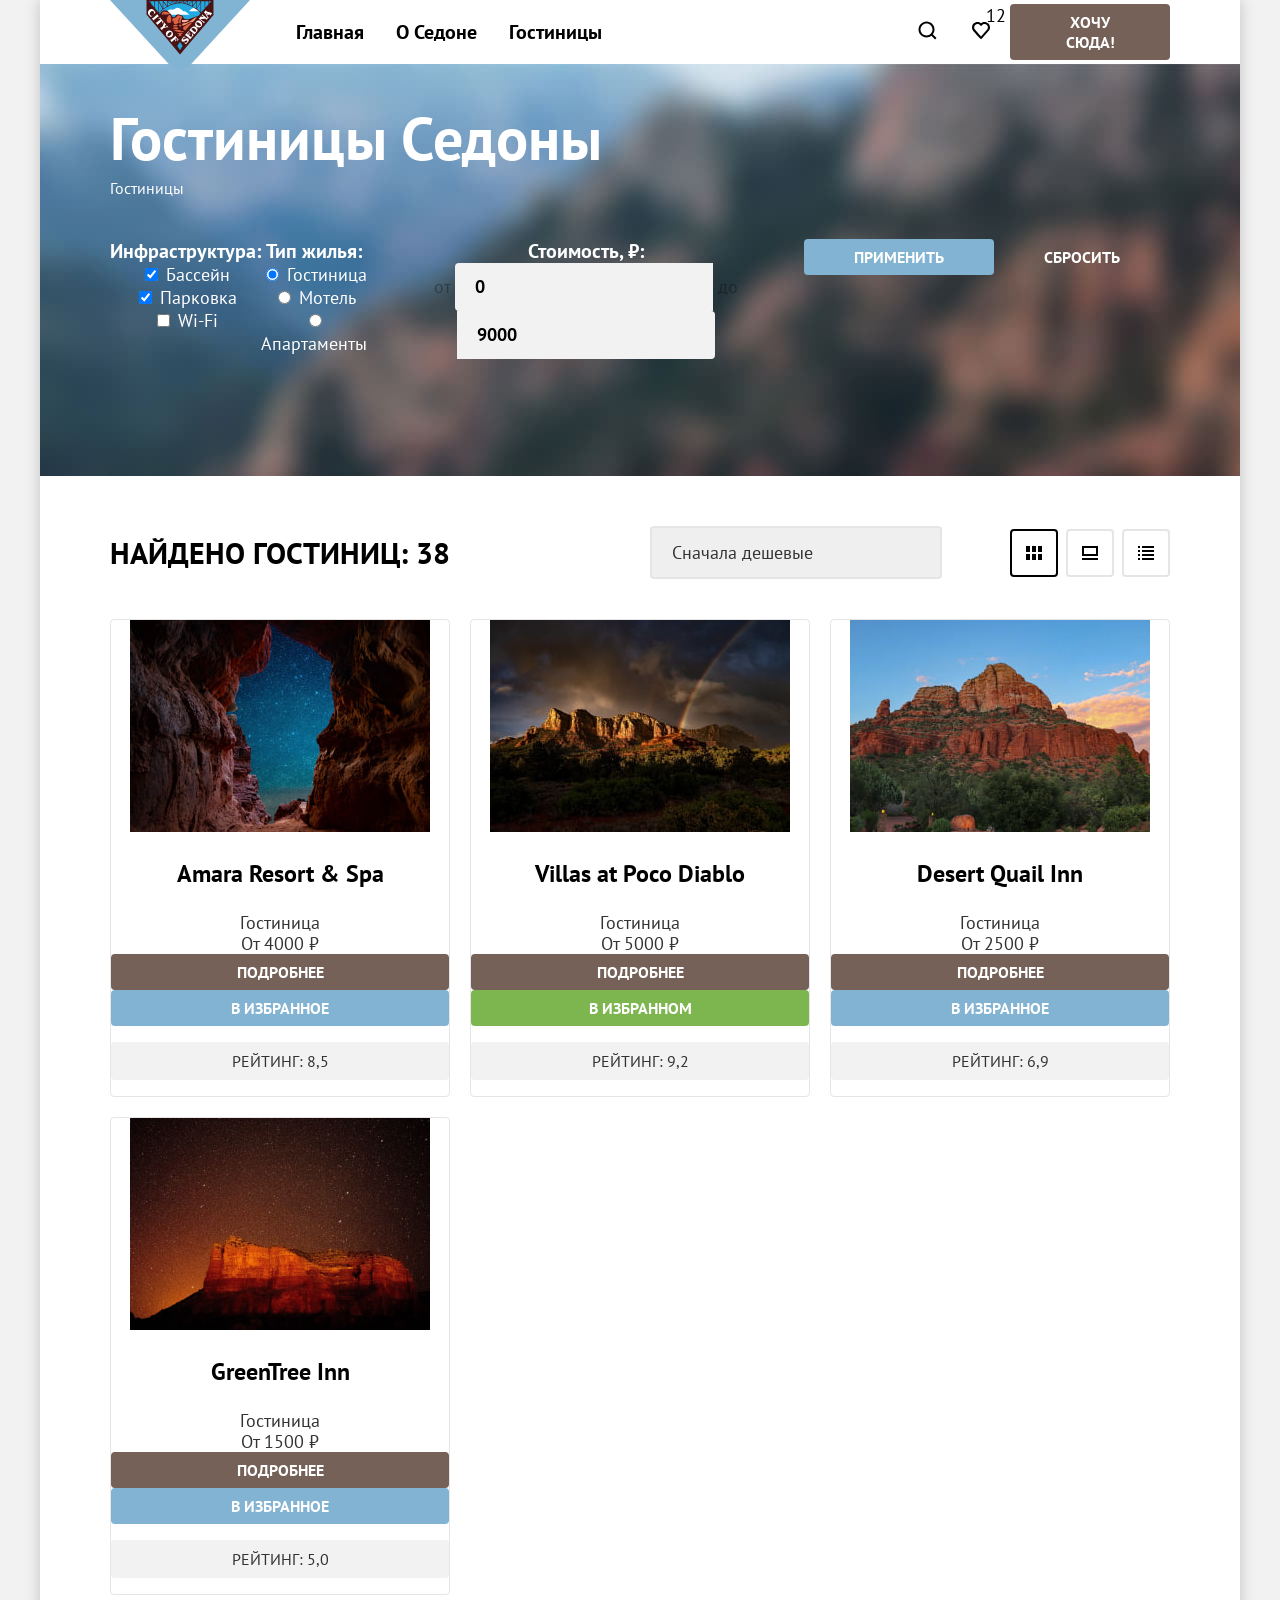
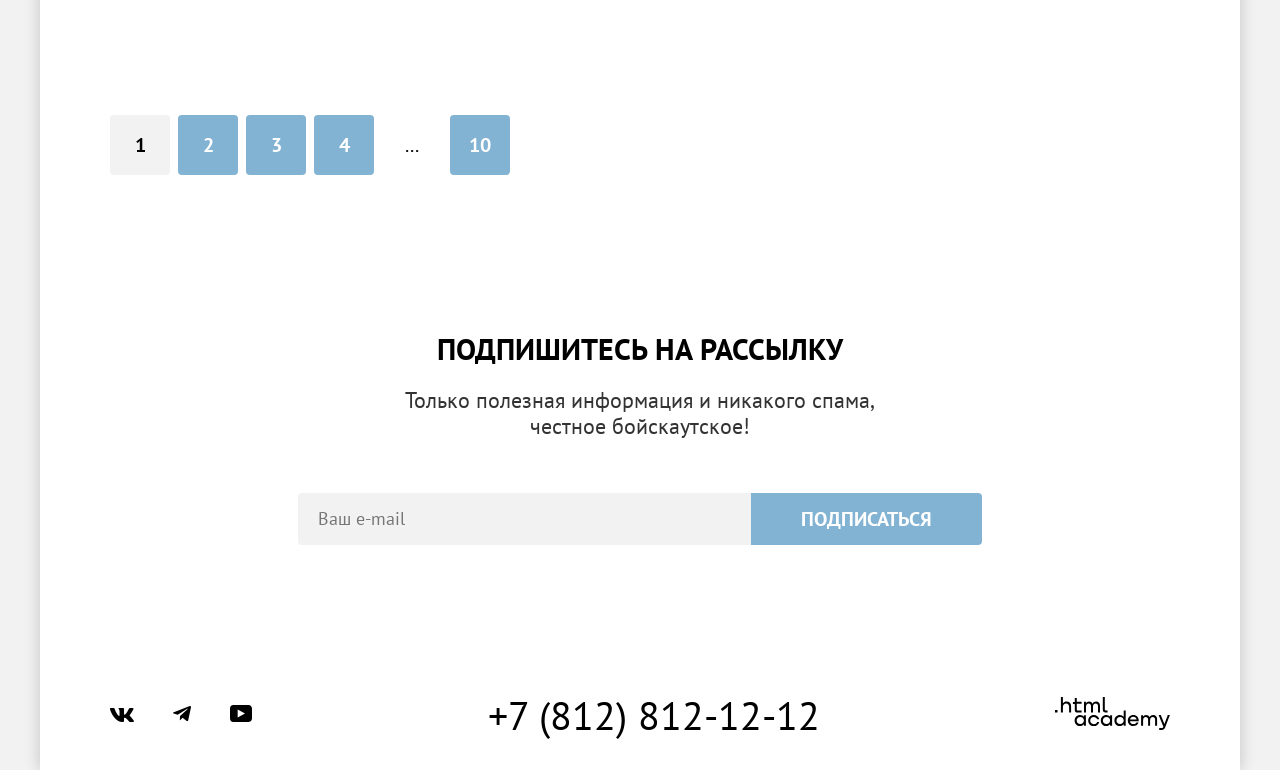
==== commit 85bcc346: "fix: поправить разметку и стили (fix markup and styles)" ====
--- a/catalog.html
+++ b/catalog.html
@@ -115,9 +115,9 @@
               <legend class="filters__group-title">Стоимость, ₽:</legend>
               <div class="filters__price-range">
                 <label class="filters__price-label" for="price-from">от</label>
-                <input class="filters__price-input" id="price-from" name="price-from" type="number" min="0" value="0" />
+                <input class="filters__price-input filters__price-input--from" id="price-from" name="price-from" type="number" min="0" value="0" />
                 <label class="filters__price-label" for="price-to">до</label>
-                <input class="filters__price-input" id="price-to" name="price-to" type="number" min="0" value="9000" />
+                <input class="filters__price-input filters__price-input--to" id="price-to" name="price-to" type="number" min="0" value="9000" />
               </div>
             </fieldset>
             <button class="filters__button button button--blue" type="submit">Применить</button>
@@ -132,17 +132,17 @@
           </select>
           <ul class="hotel-results__sort sort-list">
             <li class="sort-list__item">
-              <a href="catalog.html?view=tile" class="sort-list__link button button--sorting sort-list__link--active">
+              <a href="catalog.html?view=tile" class="sort-list__link button button--sorting sort-list__link--tile sort-list__link--active" aria-current="page">
                 <span class="visually-hidden">Отобразить таблицей</span>
               </a>
             </li>
             <li class="sort-list__item">
-              <a href="catalog.html?view=card" class="sort-list__link button button--sorting">
+              <a href="catalog.html?view=card" class="sort-list__link button button--sorting sort-list__link--card">
                 <span class="visually-hidden">Отобразить карточками</span>
               </a>
             </li>
             <li class="sort-list__item">
-              <a href="catalog.html?view=list" class="sort-list__link button button--sorting">
+              <a href="catalog.html?view=list" class="sort-list__link button button--sorting sort-list__link--list">
                 <span class="visually-hidden">Отобразить списком</span>
               </a>
             </li>
--- a/styles/styles.css
+++ b/styles/styles.css
@@ -84,6 +84,14 @@
   &.button--reset {
     background-color: transparent;
   }
+
+  &.button--sorting {
+    padding: 14px 12px;
+    width: 48px;
+    height: 48px;
+    border: 2px solid var(--color-light-gray);
+    border-radius: 4px;
+  }
 }
 
 .container {
@@ -204,9 +212,15 @@
   align-items: center;
   padding-block: 51px 82px;
   min-height: 485px;
-  background:
-    url('../images/index-hero/hero-background-mask.svg') no-repeat center bottom / 100% auto,
-    var(--color-steel-teal) url('../images/index-hero/hero-background.jpg') no-repeat center top / cover;
+  background-color: var(--color-steel-teal);
+  background-image: url('../images/index-hero/hero-background-mask.svg'), url('../images/index-hero/hero-background.jpg');
+  background-repeat: no-repeat;
+  background-position:
+    center calc(100% + 1px),
+    center top;
+  background-size:
+    100% auto,
+    cover;
 }
 
 .advantages {
@@ -242,6 +256,7 @@
 }
 
 .advantages__item {
+  min-height: 385px;
   background-color: var(--color-blue-12);
 
   .advantages__item-title {
@@ -256,7 +271,7 @@
   }
 }
 
-.advantages__item--blue {
+.advantages__item--accent {
   background-color: var(--color-blue);
   color: var(--color-white);
 
@@ -265,7 +280,7 @@
   }
 }
 
-.advantages__item--lightblue {
+.advantages__item--muted {
   background-color: var(--color-blue-20);
 }
 
@@ -305,6 +320,7 @@
 
 .services__item {
   padding: 81px 85px;
+  min-height: 385px;
   width: 400px;
 
   .services__item-title {
@@ -318,7 +334,7 @@
     color: var(--color-grey);
   }
 
-  &.services__item--lightblue {
+  &.services__item--odd {
     background-color: var(--color-blue-12);
   }
 }
@@ -360,7 +376,12 @@
   flex-direction: column;
   align-items: center;
   padding-block: 96px;
-  background: var(--color-steel-teal) url('../images/subscription/subscription-background.jpg') no-repeat center / cover;
+  min-height: 415px;
+  background-color: var(--color-steel-teal);
+  background-image: url('../images/subscription/subscription-background.jpg');
+  background-repeat: no-repeat;
+  background-position: center;
+  background-size: cover;
   color: var(--color-white);
 
   .subscription__title {
@@ -423,6 +444,7 @@
   justify-content: space-between;
   align-items: center;
   padding: 40px 70px 30px;
+  min-height: 120px;
 }
 
 .social-links {
@@ -461,7 +483,12 @@
   align-items: start;
   padding: 70px;
   padding-top: 35px;
-  background: var(--color-steel-teal) url('../images/catalog-filters/filters-background.jpg') no-repeat center / cover;
+  min-height: 412px;
+  background-color: var(--color-steel-teal);
+  background-image: url('../images/catalog-filters/filters-background.jpg');
+  background-repeat: no-repeat;
+  background-position: center;
+  background-size: cover;
   color: var(--color-white);
 
   .catalog__title {
@@ -529,11 +556,11 @@
     outline: none;
   }
 
-  .filters__price-input[name='price-from'] {
+  .filters__price-input--from {
     border-radius: 4px 0 0 4px;
   }
 
-  .filters__price-input[name='price-to'] {
+  .filters__price-input--to {
     border-radius: 0 4px 4px 0;
   }
 
@@ -587,28 +614,19 @@
   width: 160px;
   list-style: none;
 
-  .sort-list__link {
-    display: block;
-    padding: 14px 12px;
-    width: 48px;
-    height: 48px;
-    border: 2px solid var(--color-light-gray);
-    border-radius: 4px;
-  }
-
   .sort-list__link--active {
     border-color: var(--color-black);
   }
 
-  .sort-list__link[href='catalog.html?view=tile'] {
+  .sort-list__link--tile {
     background: url('../images/decorative-icons/sort-mode-tile.svg') no-repeat center;
   }
 
-  .sort-list__link[href='catalog.html?view=card'] {
+  .sort-list__link--card {
     background: url('../images/decorative-icons/sort-mode-card.svg') no-repeat center;
   }
 
-  .sort-list__link[href='catalog.html?view=list'] {
+  .sort-list__link--list {
     background: url('../images/decorative-icons/sort-mode-list.svg') no-repeat center;
   }
 }
@@ -627,6 +645,7 @@
   display: flex;
   flex-direction: column;
   width: 340px;
+  min-height: 438px;
   border: 1px solid var(--color-light-gray);
   border-radius: 4px;
   color: var(--color-grey);
@@ -661,9 +680,9 @@
 
   .pagination__link {
     display: block;
-    width: 60px;
+    min-width: 60px;
     height: 60px;
-    padding-block: 12px;
+    padding: 12px;
     border-radius: 4px;
     background-color: var(--color-blue);
     font-size: 20px;
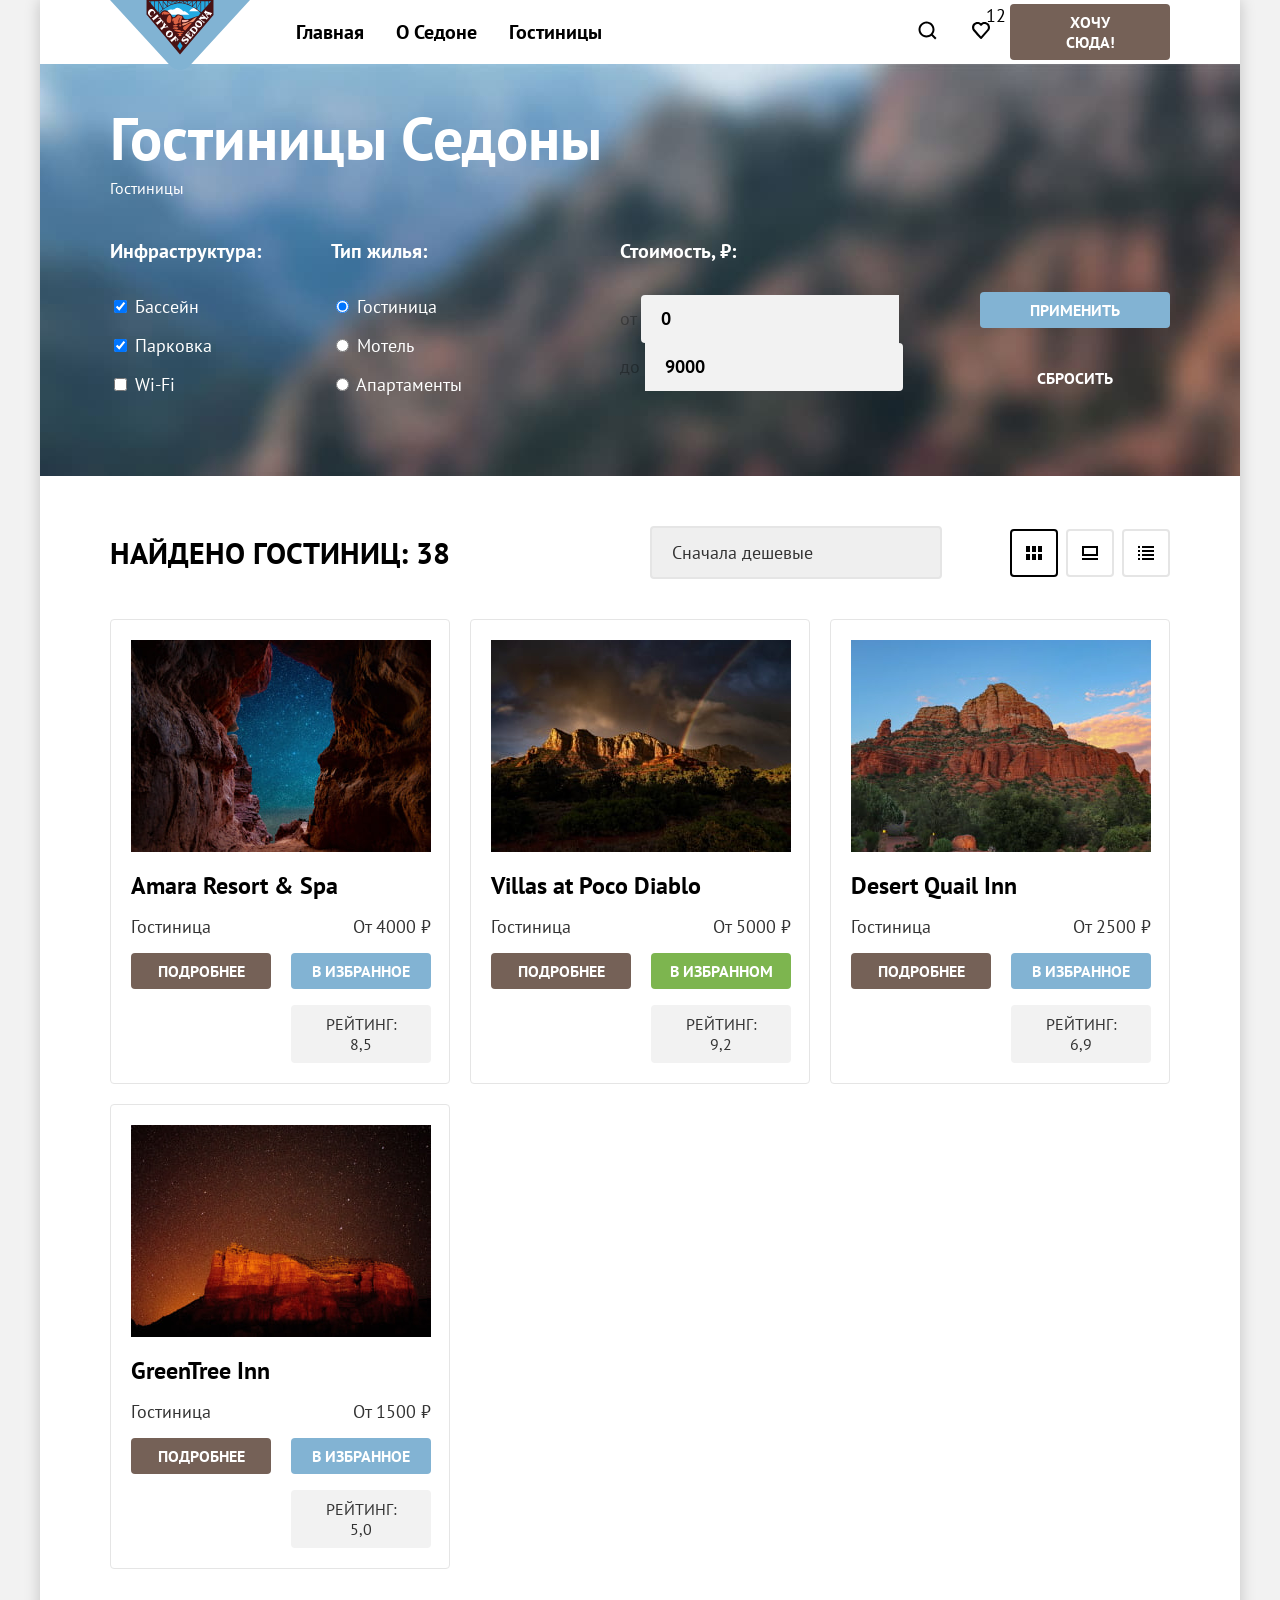
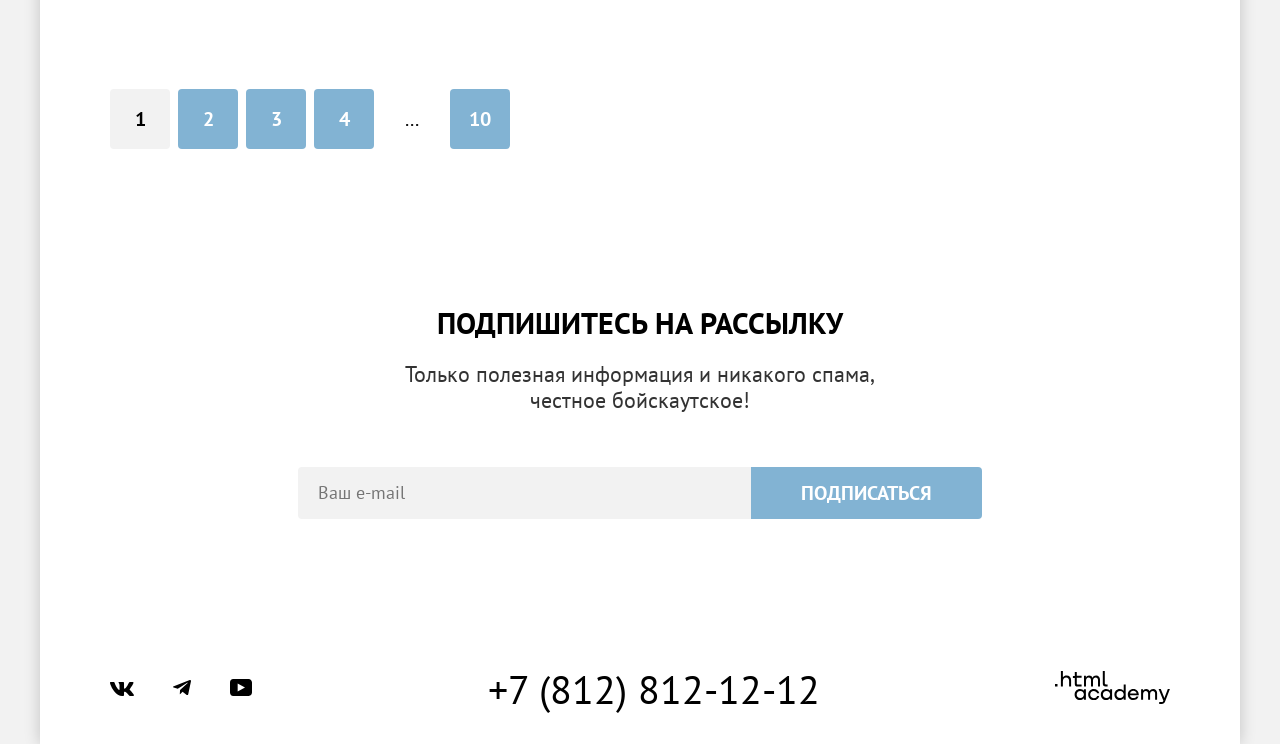
==== commit e7531f42: "feat: добавить грид-разметку (add grid layout)" ====
--- a/catalog.html
+++ b/catalog.html
@@ -120,8 +120,10 @@
                 <input class="filters__price-input filters__price-input--to" id="price-to" name="price-to" type="number" min="0" value="9000" />
               </div>
             </fieldset>
-            <button class="filters__button button button--blue" type="submit">Применить</button>
-            <button class="filters__button button button--reset" type="reset">Сбросить</button>
+            <div class="filters__buttons-wrapper">
+              <button class="filters__button button button--blue" type="submit">Применить</button>
+              <button class="filters__button button button--reset" type="reset">Сбросить</button>
+            </div>
           </form>
         </section>
         <section class="hotel-results">
--- a/styles/styles.css
+++ b/styles/styles.css
@@ -57,7 +57,7 @@
 
 .button {
   display: block;
-  padding: 8px 50px;
+  padding: 8px 16px;
   border: none;
   border-radius: 4px;
   font-family: 'PT Sans';
@@ -249,6 +249,8 @@
   }
 
   .advantages__list {
+    display: grid;
+    grid-template-columns: repeat(3, 1fr);
     margin: 0;
     padding: 0;
     list-style: none;
@@ -256,10 +258,18 @@
 }
 
 .advantages__item {
+  display: flex;
+  flex-direction: column;
+  justify-content: center;
+  align-items: center;
+  padding: 133px 85px;
+  min-width: 400px;
   min-height: 385px;
   background-color: var(--color-blue-12);
 
   .advantages__item-title {
+    margin: 0;
+    width: 172px;
     font-size: 24px;
     font-weight: 700;
     line-height: 28px;
@@ -267,16 +277,34 @@
   }
 
   .advantages__item-description {
+    margin: 0;
     color: var(--color-grey);
   }
 }
 
 .advantages__item--accent {
+  flex-direction: row;
+  grid-column: 1 / -1;
+  padding: 0;
   background-color: var(--color-blue);
   color: var(--color-white);
 
+  .advantages__item-wrapper {
+    padding: 133px 85px;
+  }
+
+  .advantages__item-title {
+    margin: 0 auto;
+  }
+
   .advantages__item-description {
     color: var(--color-white);
+  }
+}
+
+.advantages__item--reverse {
+  .advantages__item-image {
+    order: -1;
   }
 }
 
@@ -365,6 +393,7 @@
   }
 
   .hotel-search__button {
+    padding-inline: 50px;
     width: 376px;
     font-size: 20px;
     line-height: 36px;
@@ -422,6 +451,7 @@
   }
 
   .subscription__button {
+    padding-inline: 50px;
     border-radius: 0 4px 4px 0;
     font-size: 20px;
     line-height: 36px;
@@ -517,24 +547,39 @@
 
 .filters {
   display: flex;
-  flex-wrap: nowrap;
-  align-items: flex-start;
+  flex-wrap: wrap;
+  gap: 70px;
+  min-height: 157px;
   width: 1060px;
 
   .filters__group {
     margin: 0;
     padding: 0;
+    min-width: 150px;
     border: none;
+    text-align: start;
+  }
+
+  .filters__group:nth-child(2) {
+    margin-right: auto;
+  }
+
+  .filters__group:nth-child(3) {
+    width: 290px;
   }
 
   .filters__group-title {
     padding: 0;
+    margin-bottom: 32px;
     font-size: 20px;
     font-weight: 700;
     line-height: 24px;
   }
 
   .filters__group-list {
+    display: flex;
+    flex-direction: column;
+    row-gap: 16px;
     margin: 0;
     padding: 0;
     list-style: none;
@@ -572,6 +617,14 @@
   .filters__price-label {
     line-height: 24px;
     color: var(--color-black-30);
+  }
+
+  .filters__buttons-wrapper {
+    display: flex;
+    flex-direction: column;
+    align-self: end;
+    gap: 32px;
+    width: 190px;
   }
 }
 
@@ -632,8 +685,8 @@
 }
 
 .hotels-list {
-  display: flex;
-  flex-wrap: wrap;
+  display: grid;
+  grid-template-columns: repeat(3, 1fr);
   gap: 20px;
   margin-top: 0;
   margin-bottom: 80px;
@@ -642,26 +695,43 @@
 }
 
 .hotel-card {
-  display: flex;
-  flex-direction: column;
+  display: grid;
+  grid-template-columns: repeat(2, 1fr);
+  grid-template-rows: auto 1fr;
+  gap: 16px 20px;
+  padding: 20px;
+  min-height: 438px;
   width: 340px;
-  min-height: 438px;
   border: 1px solid var(--color-light-gray);
   border-radius: 4px;
   color: var(--color-grey);
 
   .hotel-card__photo-link {
+    grid-column: 1 / -1;
+    width: 300px;
     text-decoration: none;
     color: var(--color-black);
   }
 
   .hotel-card__title {
+    margin-bottom: 0;
+    margin-top: 16px;
     font-size: 24px;
     font-weight: 700;
     line-height: 28px;
+    text-align: start;
+  }
+
+  .hotel-card__type {
+    justify-self: start;
+  }
+
+  .hotel-card__price {
+    justify-self: end;
   }
 
   .hotel-card__rating-badge {
+    margin: 0;
     padding: 9px 22px;
     border-radius: 4px;
     background-color: var(--color-off-white);
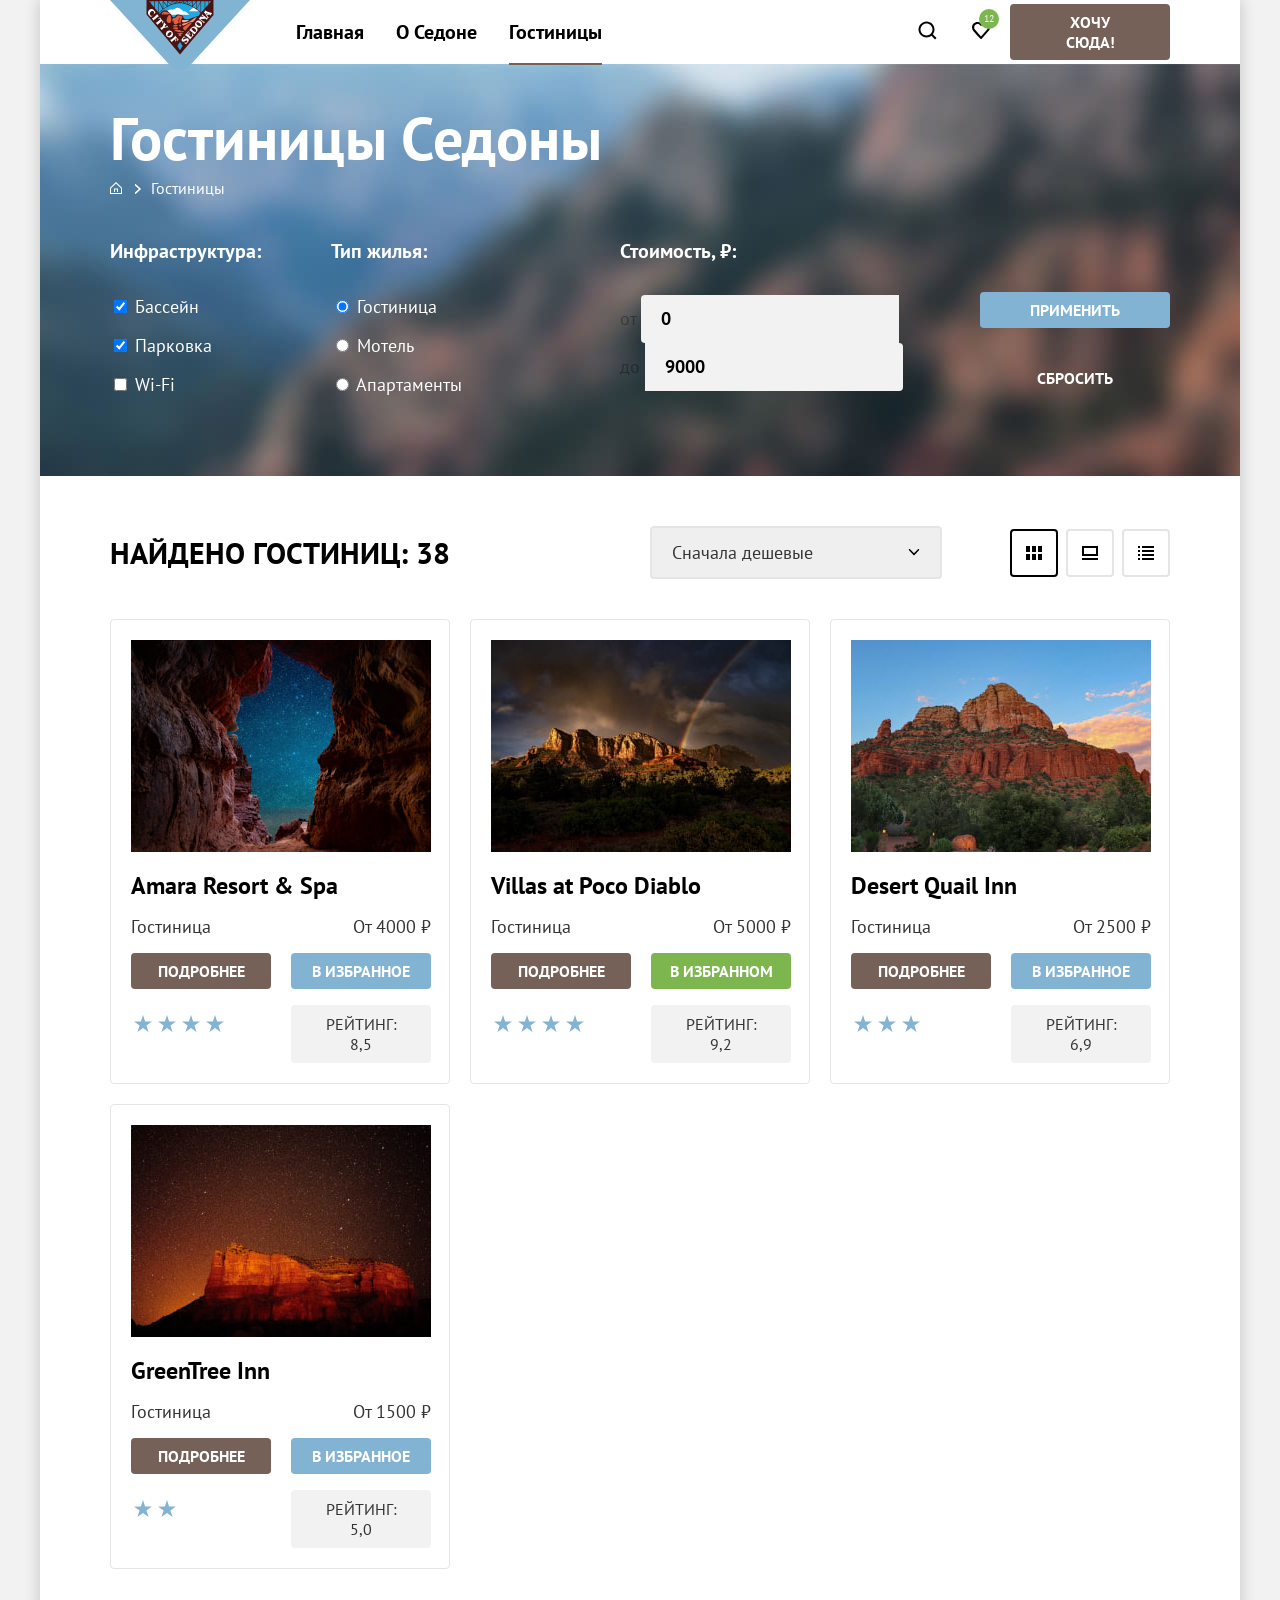
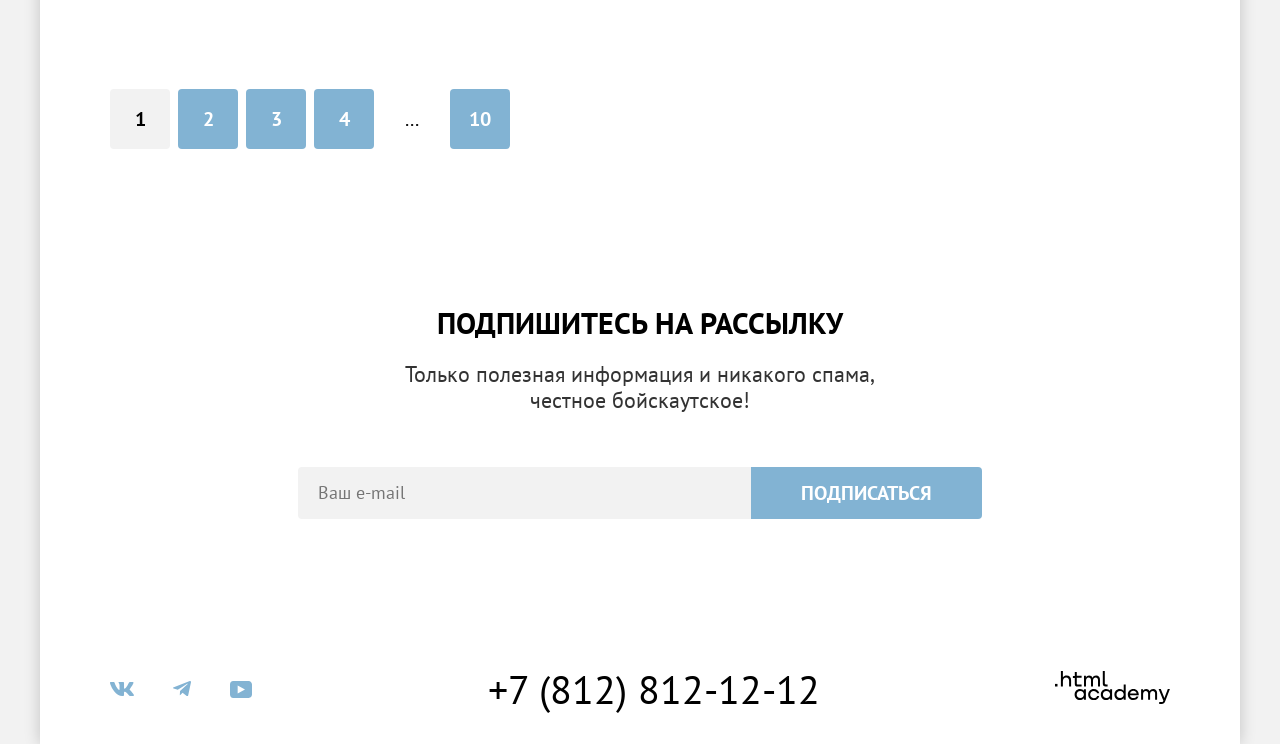
==== commit 366acc41: "feat: добавлены декоративные элементы, исправлены стили (add decorative elements, fix styles)" ====
--- a/catalog.html
+++ b/catalog.html
@@ -3,6 +3,7 @@
   <head>
     <meta charset="utf-8" />
     <title>HTML Academy: Гостиницы Седоны</title>
+    <link rel="icon" href="favicon.ico" sizes="32x32" />
     <link rel="stylesheet" href="styles/styles.css" />
   </head>
   <body>
@@ -29,7 +30,7 @@
         <ul class="page-header__user-menu user-menu">
           <li class="user-menu__item">
             <a href="#" class="user-menu__link user-menu__link--search">
-              <svg role="img" aria-hidden="true" aria-label="Поиск" width="20" height="20" viewBox="0 0 20 20" xmlns="http://www.w3.org/2000/svg">
+              <svg aria-hidden="true" focusable="false" width="20" height="20" viewBox="0 0 20 20" xmlns="http://www.w3.org/2000/svg">
                 <path
                   d="M19.5 18.0083L15.8 14.3287C16.8 13.0359 17.5 11.3453 17.5 9.4558C17.5 5.08011 13.9 1.5 9.5 1.5C5.1 1.5 1.5 5.17956 1.5 9.55525C1.5 13.9309 5.1 17.511 9.5 17.511C11.3 17.511 13 16.9144 14.4 15.8204L18.1 19.5L19.5 18.0083ZM9.5 15.5221C6.2 15.5221 3.5 12.837 3.5 9.55525C3.5 6.27348 6.2 3.5884 9.5 3.5884C12.8 3.5884 15.5 6.27348 15.5 9.55525C15.5 12.837 12.8 15.5221 9.5 15.5221Z"
                 />
@@ -39,7 +40,7 @@
           </li>
           <li class="user-menu__item">
             <a href="#" class="user-menu__link user-menu__link--favorites">
-              <svg role="img" aria-hidden="true" aria-label="Избранное" width="20" height="20" viewBox="0 0 20 20" xmlns="http://www.w3.org/2000/svg">
+              <svg aria-hidden="true" focusable="false" width="20" height="20" viewBox="0 0 20 20" xmlns="http://www.w3.org/2000/svg">
                 <path
                   d="M9.9 19C9.6 19 9.3 18.9 9.1 18.6C3.7 12.5 2.4 11.1 2.1 10.7C1.4 9.8 1 8.6 1 7.4C1 4.4 3.4 2 6.5 2C7.8 2 9 2.5 10 3.3C11 2.5 12.3 2 13.5 2C16.5 2 19 4.4 19 7.4C19 8.7 18.5 9.9 17.7 10.8L10.7 18.7C10.5 18.9 10.3 19 9.9 19ZM3.9 9.5C4.2 9.9 7.4 13.5 10 16.4L16.2 9.4C16.7 8.9 16.9 8.2 16.9 7.4C16.9 5.6 15.4 4.1 13.6 4.1C12.6 4.1 11.6 4.6 10.9 5.4C10.6 5.7 10.3 5.8 10 5.8C9.7 5.8 9.4 5.6 9.2 5.4C8.5 4.6 7.5 4.1 6.5 4.1C4.7 4.1 3.2 5.6 3.2 7.4C3.1 8.3 3.5 9 3.9 9.5C3.8 9.5 3.8 9.5 3.9 9.5Z"
                 />
@@ -159,7 +160,7 @@
               <span class="hotel-card__price">От 4000 ₽</span>
               <a href="#" class="hotel-card__details button button--brown">Подробнее</a>
               <button class="hotel-card__button button button--blue">В избранное</button>
-              <div class="hotel-card__star-rating" role="img" aria-label="Четыре звезды">
+              <div class="hotel-card__star-rating" role="img" aria-label="4 звезды">
                 <span class="visually-hidden">Рейтинг данной гостиницы оценивается в 4 звезды</span>
               </div>
               <p class="hotel-card__rating-badge">Рейтинг: 8,5</p>
@@ -250,16 +251,7 @@
           <ul class="social-links__list">
             <li class="social-links__item">
               <a href="https://vk.com/htmlacademy" class="social-links__link">
-                <svg
-                  role="img"
-                  aria-hidden="true"
-                  aria-label="Vkontakte"
-                  focusable="false"
-                  width="24"
-                  height="14"
-                  viewBox="0 0 24 14"
-                  xmlns="http://www.w3.org/2000/svg"
-                >
+                <svg aria-hidden="true" focusable="false" width="24" height="14" viewBox="0 0 24 14" xmlns="http://www.w3.org/2000/svg">
                   <path
                     fill-rule="evenodd"
                     clip-rule="evenodd"
@@ -271,16 +263,7 @@
             </li>
             <li class="social-links__item">
               <a href="https://t.me/htmlacademy " class="social-links__link">
-                <svg
-                  role="img"
-                  aria-hidden="true"
-                  aria-label="Telegram"
-                  focusable="false"
-                  width="18"
-                  height="16"
-                  viewBox="0 0 18 16"
-                  xmlns="http://www.w3.org/2000/svg"
-                >
+                <svg aria-hidden="true" focusable="false" width="18" height="16" viewBox="0 0 18 16" xmlns="http://www.w3.org/2000/svg">
                   <path
                     d="M16.785 0.0992597L0.840489 6.24776C-0.247661 6.68481 -0.241365 7.29184 0.640845 7.56253L4.73445 8.83953L14.2058 2.8637C14.6537 2.59121 15.0629 2.7378 14.7265 3.03636L7.05283 9.96185H7.05103L7.05283 9.96275L6.77045 14.1823C7.18413 14.1823 7.36669 13.9925 7.59871 13.7686L9.58705 11.8351L13.7229 14.89C14.4855 15.31 15.0332 15.0941 15.2229 14.1841L17.9379 1.38885C18.2158 0.274623 17.5126 -0.229883 16.785 0.0992597Z"
                   />
@@ -290,16 +273,7 @@
             </li>
             <li class="social-links__item">
               <a href="https://www.youtube.com/user/htmlacademyru" class="social-links__link">
-                <svg
-                  role="img"
-                  aria-hidden="true"
-                  aria-label="Youtube"
-                  focusable="false"
-                  width="22"
-                  height="17"
-                  viewBox="0 0 22 17"
-                  xmlns="http://www.w3.org/2000/svg"
-                >
+                <svg aria-hidden="true" focusable="false" width="22" height="17" viewBox="0 0 22 17" xmlns="http://www.w3.org/2000/svg">
                   <path
                     d="M18.607 0H3.17413C1.31343 0 0 1.59375 0 3.4V13.4937C0 15.4062 1.31343 17 3.17413 17H18.8259C20.4677 17 22 15.4062 22 13.6V3.4C21.7811 1.59375 20.4677 0 18.607 0ZM7.66169 12.5375V4.4625L14.995 8.5L7.66169 12.5375Z"
                   />
@@ -314,7 +288,41 @@
         </div>
         <div class="page-footer__logo logo">
           <a href="https://htmlacademy.ru/intensive/htmlcss" class="logo__link">
-            <img src="images/footer-logo.svg" width="115" height="33" alt="Логотип команды htmlacademy" class="logo__image" />
+            <svg aria-hidden="true" focusable="false" width="115" height="33" viewBox="0 0 115 33" xmlns="http://www.w3.org/2000/svg">
+              <path d="M0 12.9V15.5H2.5V12.9H0Z" />
+              <path
+                d="M11.6 4.5C10 4.5 8.8 5.2 8 6.2H7.9V0H5.9V15.5H7.9V10.2C7.9 8.1 9.2 6.6 11.2 6.6C13 6.6 14.1 8 14.1 9.8V15.5H16.1V9.4C16.2 6.4 14.3 4.5 11.6 4.5Z"
+              />
+              <path
+                d="M26.6 4.8H21.8V1.1H19.8V4.9H17.9V6.9H19.8V12.9C19.8 14.6 20.8 15.6 22.5 15.6H26.6V13.6H22.9C22.2 13.6 21.8 13.2 21.8 12.5V6.8H26.6V4.8Z"
+              />
+              <path
+                d="M41.1 4.6C39.5 4.6 38.2 5.4 37.6 6.7H37.5C36.9 5.5 35.7 4.6 34.1 4.6C32.7 4.6 31.6 5.4 31 6.4H30.9V4.8H29V15.4H31V10C31 8 32 6.5 33.6 6.5C35.1 6.5 36 7.5 36 9.1V15.4H38V9.8C38 7.4 39.4 6.5 40.6 6.5C42.1 6.5 43 7.5 43 9.1V15.4H45V8.9C45.1 6.4 43.6 4.6 41.1 4.6Z"
+              />
+              <path d="M47.8 12.7C47.8 14.4 48.8 15.4 50.6 15.4H52.6V13.4H50.9C50.2 13.4 49.8 13 49.8 12.3V0H47.8V12.7Z" />
+              <path
+                d="M28.9 19.7C28 18.6 26.7 17.9 25 17.9C21.9 17.9 19.6 20.2 19.6 23.5C19.6 26.8 21.9 29.1 25 29.1C26.8 29.1 28 28.3 28.8 27.2H28.9V28.8H30.9V18.2H28.9V19.7ZM25.3 27.1C23.1 27.1 21.7 25.5 21.7 23.5C21.7 21.5 23.1 19.9 25.3 19.9C27.5 19.9 28.9 21.5 28.9 23.5C28.9 25.4 27.5 27.1 25.3 27.1Z"
+              />
+              <path
+                d="M44.2 22C43.7 19.6 41.6 17.9 38.8 17.9C35.4 17.9 33.2 20.4 33.2 23.5C33.2 26.6 35.4 29.1 38.8 29.1C41.6 29.1 43.7 27.3 44.2 24.9H42.1C41.7 26.2 40.4 27.2 38.8 27.2C36.6 27.2 35.2 25.6 35.2 23.6C35.2 21.6 36.6 20 38.8 20C40.4 20 41.6 21 42.1 22.2H44.2V22Z"
+              />
+              <path
+                d="M55.1 19.7C54.2 18.6 52.9 17.9 51.2 17.9C48.1 17.9 45.8 20.2 45.8 23.5C45.8 26.8 48.1 29.1 51.2 29.1C53 29.1 54.2 28.3 55 27.2H55.1V28.8H57.1V18.2H55.1V19.7ZM51.5 27.1C49.3 27.1 47.9 25.5 47.9 23.5C47.9 21.5 49.3 19.9 51.5 19.9C53.7 19.9 55.1 21.5 55.1 23.5C55.1 25.4 53.6 27.1 51.5 27.1Z"
+              />
+              <path
+                d="M68.7 19.8C67.8 18.7 66.5 17.9 64.8 17.9C61.7 17.9 59.4 20.2 59.4 23.5C59.4 26.8 61.6 29.1 64.8 29.1C66.5 29.1 67.8 28.3 68.6 27.3H68.7V28.8H70.7V13.4H68.7V19.8ZM65.1 27.1C62.9 27.1 61.5 25.5 61.5 23.5C61.5 21.5 62.9 19.9 65.1 19.9C67.3 19.9 68.7 21.5 68.7 23.5C68.6 25.5 67.2 27.1 65.1 27.1Z"
+              />
+              <path
+                d="M78.3 17.9C75 17.9 72.8 20.4 72.8 23.5C72.8 26.5 74.9 29.1 78.3 29.1C80.8 29.1 82.8 27.8 83.5 25.5H81.4C80.9 26.5 79.8 27.1 78.4 27.1C76.5 27.1 75.1 25.8 75 24.2H83.8C84 20.6 81.8 17.9 78.3 17.9ZM78.3 19.8C80 19.8 81.3 20.8 81.6 22.4H75.1C75.4 20.9 76.6 19.8 78.3 19.8Z"
+              />
+              <path
+                d="M98.2 17.9C96.6 17.9 95.3 18.7 94.6 19.9H94.5C93.9 18.7 92.7 17.9 91.1 17.9C89.7 17.9 88.6 18.6 88 19.7V18.2H86.1V28.8H88.1V23.4C88.1 21.4 89.1 20 90.7 19.9C92.2 19.9 93.1 20.9 93.1 22.5V28.8H95.1V23.2C95.1 20.8 96.5 19.9 97.7 19.9C99.2 19.9 100.1 20.9 100.1 22.5V28.8H102.1V22.3C102.2 19.7 100.7 17.9 98.2 17.9Z"
+              />
+              <path
+                d="M109.4 27L105.8 18.1H103.6L108.4 29.7C108.1 30.6 107.7 30.9 106.7 30.9H104.2V32.9H106.7C108.5 32.9 109.5 32.1 110.2 30.3L114.9 18.1H112.8L109.4 27Z"
+              />
+            </svg>
+            <span class="visually-hidden">Логотип команды htmlacademy</span>
           </a>
         </div>
       </footer>
--- a/styles/styles.css
+++ b/styles/styles.css
@@ -35,11 +35,15 @@
   --color-coral-red: #ff5757;
 
   /* colors with opacity */
+  --color-white-10: color-mix(in srgb, var(--color-white) 10%, transparent);
   --color-white-30: color-mix(in srgb, var(--color-white) 30%, transparent);
+  --color-white-60: color-mix(in srgb, var(--color-white) 60%, transparent);
+  --color-blue-12: color-mix(in srgb, var(--color-blue-alt) 12%, transparent);
   --color-blue-20: color-mix(in srgb, var(--color-blue-alt) 20%, transparent);
-  --color-blue-12: color-mix(in srgb, var(--color-blue-alt) 12%, transparent);
+  --color-blue-30: color-mix(in srgb, var(--color-blue-dark) 30%, transparent);
   --color-black-20: color-mix(in srgb, var(--color-black) 20%, transparent);
   --color-black-30: color-mix(in srgb, var(--color-black) 30%, transparent);
+  --color-brown-30: color-mix(in srgb, var(--color-brown) 30%, transparent);
 }
 
 .visually-hidden {
@@ -73,16 +77,61 @@
     background-color: var(--color-brown);
   }
 
+  &.button--brown:hover,
+  &.button--brown:focus {
+    background-color: var(--color-brown-dark);
+  }
+
+  &.button--brown:active {
+    background-color: var(--color-brown);
+  }
+
   &.button--blue {
     background-color: var(--color-blue);
   }
 
+  &.button--blue:hover,
+  &.button--blue:focus {
+    background-color: var(--color-blue-dark);
+  }
+
+  &.button--blue:active {
+    background-color: var(--color-blue);
+  }
+
   &.button--green {
     background-color: var(--color-green);
   }
 
+  &.button--green:hover,
+  &.button--green:focus {
+    background-color: var(--color-green-dark);
+  }
+
+  &.button--green:active {
+    background-color: var(--color-green);
+  }
+
   &.button--reset {
     background-color: transparent;
+  }
+
+  &.button--reset:hover {
+    color: var(--color-white-60);
+  }
+
+  &.button--reset:focus-visible {
+    outline: 3px solid var(--color-blue-alt);
+    outline-offset: -3px;
+  }
+
+  &.button--reset:active {
+    color: var(--color-white-30);
+  }
+
+  &.button--reset:disabled {
+    background-color: transparent;
+    color: var(--color-white-10);
   }
 
   &.button--sorting {
@@ -92,6 +141,33 @@
     border: 2px solid var(--color-light-gray);
     border-radius: 4px;
   }
+
+  &.button--sorting:hover {
+    border-color: var(--color-black);
+  }
+
+  &.button--sorting:hover,
+  &.button--sorting:active {
+    border-color: var(--color-black);
+  }
+
+  &.button--sorting:focus-visible {
+    border-color: var(--color-blue-dark);
+  }
+}
+
+.button:focus-visible {
+  outline: none;
+}
+
+.button:active {
+  color: var(--color-white-30);
+}
+
+.button:disabled {
+  background-color: var(--color-light-gray);
+  cursor: default;
+  pointer-events: none;
 }
 
 .container {
@@ -167,6 +243,20 @@
     color: inherit;
     text-decoration: none;
   }
+
+  .navigation__link--active {
+    position: relative;
+  }
+
+  .navigation__link--active::before {
+    content: '';
+    position: absolute;
+    bottom: -1px;
+    left: 16px;
+    right: 16px;
+    height: 2px;
+    background: var(--color-brown);
+  }
 }
 
 .user-menu {
@@ -194,9 +284,16 @@
 
   .user-menu__count {
     position: absolute;
-    top: 5px;
-    right: 0;
-    color: var(--color-black);
+    top: 9px;
+    right: 7px;
+    padding: 5px 4px;
+    min-width: 20px;
+    height: 20px;
+    background-color: var(--color-green);
+    border-radius: 50%;
+    font-size: 10px;
+    line-height: 10px;
+    color: var(--color-white);
   }
 }
 
@@ -258,22 +355,35 @@
 }
 
 .advantages__item {
+  position: relative;
   display: flex;
   flex-direction: column;
   justify-content: center;
   align-items: center;
-  padding: 133px 85px;
+  padding: 113px 85px;
   min-width: 400px;
   min-height: 385px;
   background-color: var(--color-blue-12);
 
   .advantages__item-title {
+    position: relative;
     margin: 0;
+    margin-bottom: 62px;
     width: 172px;
     font-size: 24px;
     font-weight: 700;
     line-height: 28px;
     text-transform: uppercase;
+  }
+
+  .advantages__item-title::before {
+    content: '';
+    position: absolute;
+    top: 86px;
+    left: 56px;
+    right: 56px;
+    height: 2px;
+    background-color: var(--color-black-30);
   }
 
   .advantages__item-description {
@@ -290,11 +400,18 @@
   color: var(--color-white);
 
   .advantages__item-wrapper {
-    padding: 133px 85px;
+    padding: 102px 85px;
+    display: flex;
+    flex-direction: column;
+    align-items: center;
   }
 
   .advantages__item-title {
-    margin: 0 auto;
+    margin-bottom: 62px;
+  }
+
+  .advantages__item-title::before {
+    background-color: var(--color-white-30);
   }
 
   .advantages__item-description {
@@ -347,11 +464,14 @@
 }
 
 .services__item {
-  padding: 81px 85px;
+  position: relative;
+  padding: 80px 85px;
   min-height: 385px;
   width: 400px;
 
   .services__item-title {
+    margin-top: 102px;
+    margin-bottom: 30px;
     font-size: 24px;
     font-weight: 700;
     line-height: 28px;
@@ -359,12 +479,38 @@
   }
 
   .services__item-description {
+    margin: 0;
     color: var(--color-grey);
   }
 
   &.services__item--odd {
     background-color: var(--color-blue-12);
   }
+}
+
+.services__item::before {
+  content: '';
+  position: absolute;
+  top: 80px;
+  left: 50%;
+  width: 75px;
+  height: 72px;
+  background-repeat: no-repeat;
+  background-position: center;
+  background-size: contain;
+  transform: translateX(-50%);
+}
+
+.services__item:nth-of-type(1):before {
+  background-image: url('../images/decorative-icons/services-house-icon.svg');
+}
+
+.services__item:nth-of-type(2):before {
+  background-image: url('../images/decorative-icons/services-burger-icon.svg');
+}
+
+.services__item:nth-of-type(3):before {
+  background-image: url('../images/decorative-icons/services-gift-icon.svg');
 }
 
 .hotel-search {
@@ -477,15 +623,35 @@
   min-height: 120px;
 }
 
-.social-links {
-  .social-links__list {
-    display: flex;
-    justify-content: space-between;
-    align-items: center;
-    margin: 0;
-    padding: 0;
-    width: 142px;
-    list-style: none;
+.social-links__list {
+  display: flex;
+  justify-content: space-between;
+  align-items: center;
+  margin: 0;
+  padding: 0;
+  width: 142px;
+  list-style: none;
+}
+
+.social-links__link {
+  display: flex;
+  outline: none;
+
+  svg {
+    fill: var(--color-blue-alt);
+  }
+}
+
+.social-links__link:hover,
+.social-links__link:focus {
+  svg {
+    fill: var(--color-blue-dark);
+  }
+}
+
+.social-links__link:active {
+  svg {
+    fill: var(--color-blue-30);
   }
 }
 
@@ -498,11 +664,38 @@
     text-transform: uppercase;
     text-decoration: none;
     color: inherit;
+    outline: none;
+  }
+
+  .contacts__phone:hover,
+  .contacts__phone:focus {
+    color: var(--color-brown);
+  }
+
+  .contacts__phone:active {
+    color: var(--color-brown-30);
   }
 }
 
 .page-footer__logo {
   width: 115px;
+
+  .logo__link {
+    outline: none;
+  }
+}
+
+.logo__link:hover,
+.logo__link:focus {
+  svg {
+    fill: var(--color-brown);
+  }
+}
+
+.logo__link:active {
+  svg {
+    fill: var(--color-brown-30);
+  }
 }
 
 /* Main Catalog */
@@ -531,6 +724,9 @@
 
 .breadcrumbs {
   display: flex;
+  justify-content: center;
+  align-items: center;
+  column-gap: 29px;
   margin-top: 0;
   margin-bottom: 40px;
   padding: 0;
@@ -542,7 +738,41 @@
     line-height: 21px;
     text-decoration: none;
     color: inherit;
-  }
+    outline: none;
+  }
+
+  .breadcrumbs__link:not(.breadcrumbs__link--active):hover {
+    opacity: 0.6;
+  }
+
+  .breadcrumbs__link:not(.breadcrumbs__link--active):active {
+    opacity: 0.3;
+  }
+}
+
+.breadcrumbs__item:first-of-type {
+  position: relative;
+
+  .breadcrumbs__link {
+    display: block;
+    width: 12px;
+    height: 12px;
+    background-image: url('../images/decorative-icons/breadcrumbs-home.svg');
+    background-repeat: no-repeat;
+    background-position: center;
+  }
+}
+
+.breadcrumbs__item:first-of-type::before {
+  content: '';
+  position: absolute;
+  top: 2px;
+  left: 25px;
+  width: 6px;
+  height: 10px;
+  background-image: url('../images/decorative-icons/breadcrumbs-arrow.svg');
+  background-repeat: no-repeat;
+  background-position: center;
 }
 
 .filters {
@@ -649,6 +879,10 @@
     margin-right: auto;
     padding: 14px 20px;
     width: 292px;
+    background-image: url('../images/decorative-icons/sort-select-arrow.svg');
+    background-repeat: no-repeat;
+    background-position: center right 20px;
+    background-size: 12px 7px;
     border: 2px solid var(--color-light-gray);
     border-radius: 4px;
     font-family: 'PT Sans';
@@ -656,6 +890,20 @@
     line-height: 21px;
     color: var(--color-grey);
     appearance: none;
+    cursor: pointer;
+    outline: none;
+  }
+
+  .hotel-results__select:hover,
+  .hotel-results__select:focus {
+    border-color: var(--color-blue-dark);
+  }
+
+  .hotel-results__select:disabled {
+    background-image: url('../images/decorative-icons/sort-select-arrow-disabled.svg');
+    border-color: var(--color-black-30);
+    color: var(--color-black-30);
+    cursor: default;
   }
 }
 
@@ -730,6 +978,31 @@
     justify-self: end;
   }
 
+  .hotel-card__star-rating {
+    padding-block: 10px;
+  }
+
+  .hotel-card__star-rating::before {
+    content: '';
+    display: block;
+    height: 17px;
+    background-image: url('../images/decorative-icons/rating-star.svg');
+    background-repeat: repeat-x;
+    background-size: 24px 17px;
+  }
+
+  .hotel-card__star-rating[aria-label^='4']::before {
+    width: 93px;
+  }
+
+  .hotel-card__star-rating[aria-label^='3']::before {
+    width: 75px;
+  }
+
+  .hotel-card__star-rating[aria-label^='2']::before {
+    width: 45px;
+  }
+
   .hotel-card__rating-badge {
     margin: 0;
     padding: 9px 22px;
@@ -763,6 +1036,17 @@
     color: var(--color-white);
   }
 
+  .pagination__link:not(.pagination__link--dots):not(.pagination__link--active):hover,
+  .pagination__link:not(.pagination__link--dots):not(.pagination__link--active):focus {
+    background-color: var(--color-blue-dark);
+    outline: 1px solid var(--color-blue);
+    outline-offset: -1px;
+  }
+
+  .pagination__link:not(.pagination__link--dots):not(.pagination__link--active):active {
+    color: var(--color-white-30);
+  }
+
   .pagination__link--dots {
     background-color: transparent;
     font-weight: 400;
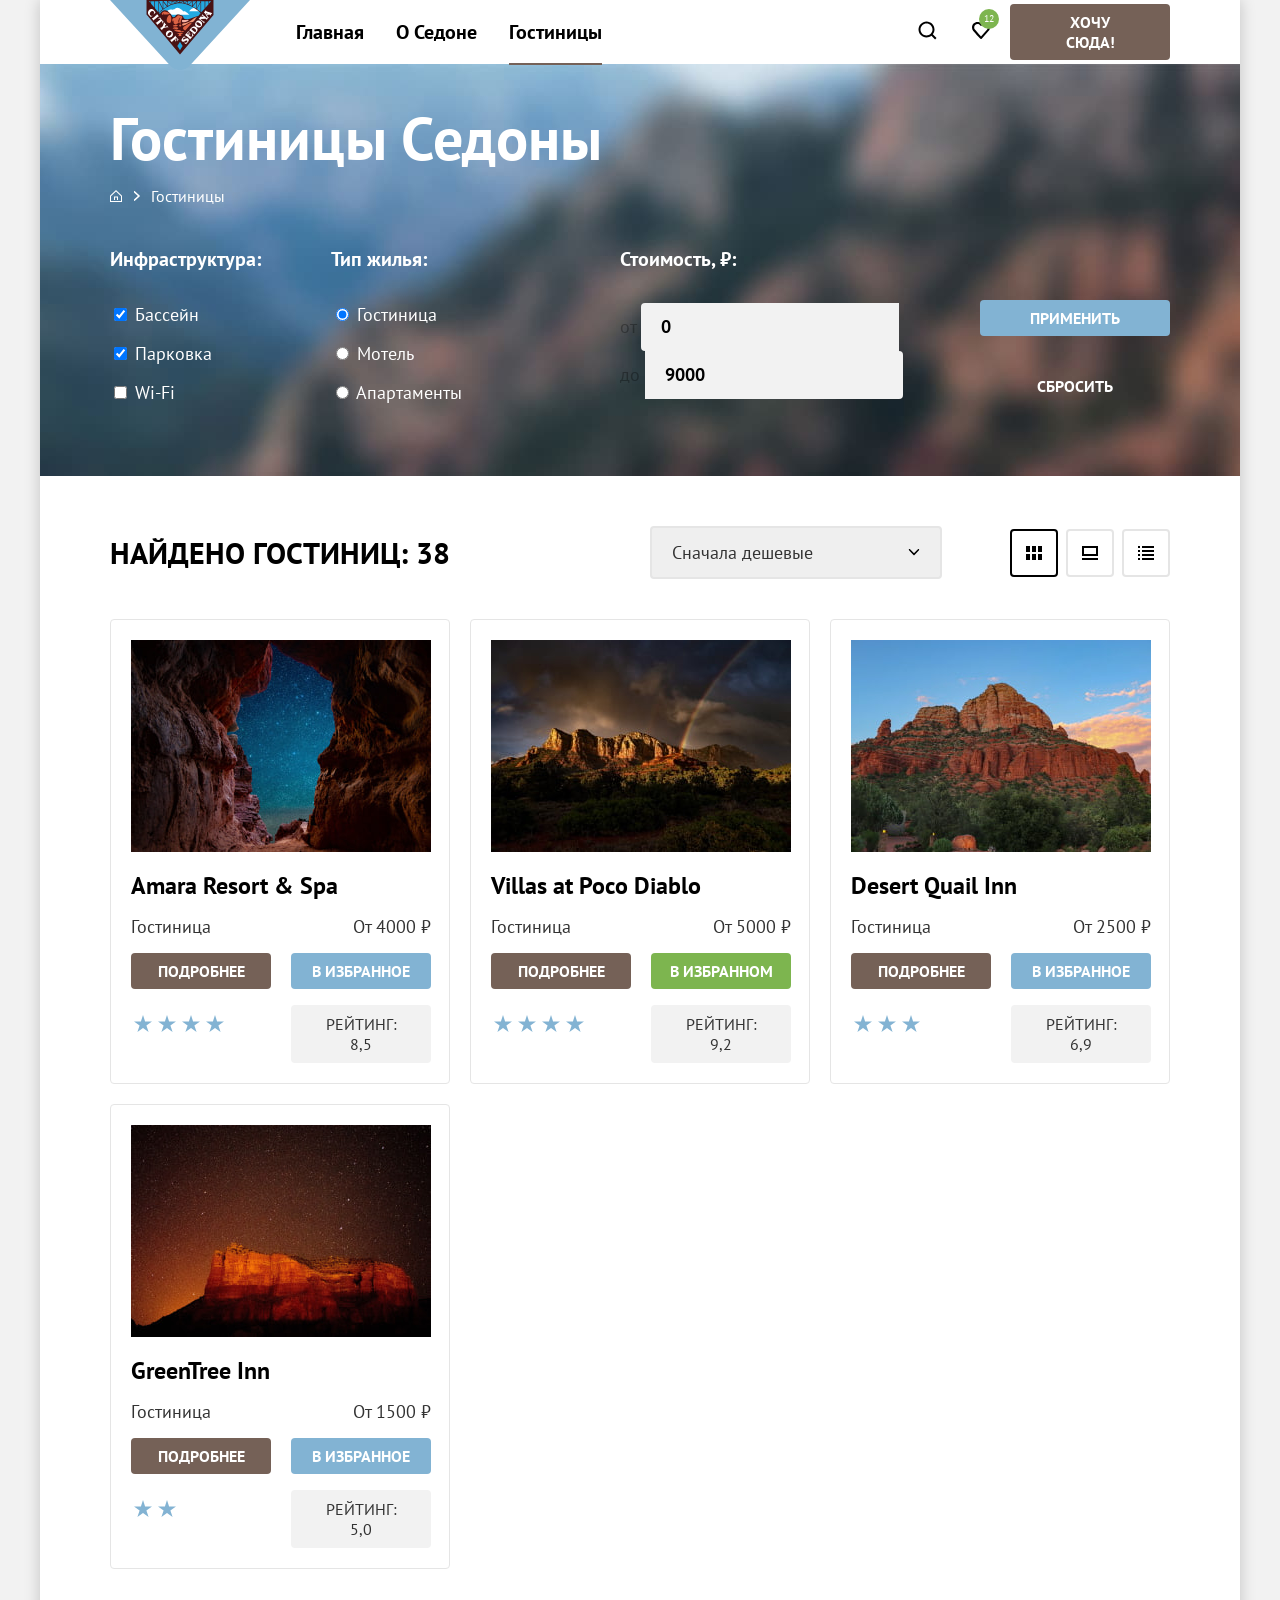
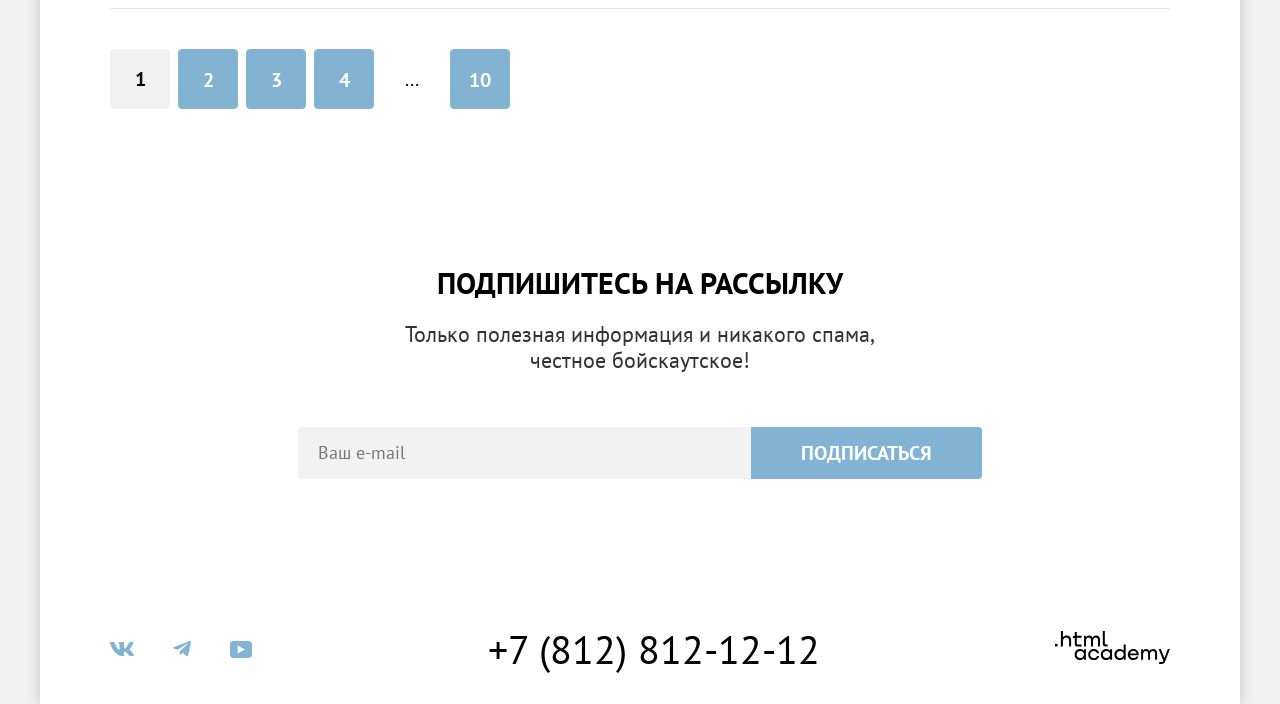
==== commit 4ed981f1: "fix: поправить стили (fix styles)" ====
--- a/catalog.html
+++ b/catalog.html
@@ -29,8 +29,8 @@
         </nav>
         <ul class="page-header__user-menu user-menu">
           <li class="user-menu__item">
-            <a href="#" class="user-menu__link user-menu__link--search">
-              <svg aria-hidden="true" focusable="false" width="20" height="20" viewBox="0 0 20 20" xmlns="http://www.w3.org/2000/svg">
+            <a href="#" class="user-menu__link">
+              <svg class="user-menu__icon user-menu__icon--search" aria-hidden="true" focusable="false" width="20" height="20" viewBox="0 0 20 20" xmlns="http://www.w3.org/2000/svg">
                 <path
                   d="M19.5 18.0083L15.8 14.3287C16.8 13.0359 17.5 11.3453 17.5 9.4558C17.5 5.08011 13.9 1.5 9.5 1.5C5.1 1.5 1.5 5.17956 1.5 9.55525C1.5 13.9309 5.1 17.511 9.5 17.511C11.3 17.511 13 16.9144 14.4 15.8204L18.1 19.5L19.5 18.0083ZM9.5 15.5221C6.2 15.5221 3.5 12.837 3.5 9.55525C3.5 6.27348 6.2 3.5884 9.5 3.5884C12.8 3.5884 15.5 6.27348 15.5 9.55525C15.5 12.837 12.8 15.5221 9.5 15.5221Z"
                 />
@@ -39,8 +39,8 @@
             </a>
           </li>
           <li class="user-menu__item">
-            <a href="#" class="user-menu__link user-menu__link--favorites">
-              <svg aria-hidden="true" focusable="false" width="20" height="20" viewBox="0 0 20 20" xmlns="http://www.w3.org/2000/svg">
+            <a href="#" class="user-menu__link">
+              <svg class="user-menu__icon user-menu__icon--favorites" aria-hidden="true" focusable="false" width="20" height="20" viewBox="0 0 20 20" xmlns="http://www.w3.org/2000/svg">
                 <path
                   d="M9.9 19C9.6 19 9.3 18.9 9.1 18.6C3.7 12.5 2.4 11.1 2.1 10.7C1.4 9.8 1 8.6 1 7.4C1 4.4 3.4 2 6.5 2C7.8 2 9 2.5 10 3.3C11 2.5 12.3 2 13.5 2C16.5 2 19 4.4 19 7.4C19 8.7 18.5 9.9 17.7 10.8L10.7 18.7C10.5 18.9 10.3 19 9.9 19ZM3.9 9.5C4.2 9.9 7.4 13.5 10 16.4L16.2 9.4C16.7 8.9 16.9 8.2 16.9 7.4C16.9 5.6 15.4 4.1 13.6 4.1C12.6 4.1 11.6 4.6 10.9 5.4C10.6 5.7 10.3 5.8 10 5.8C9.7 5.8 9.4 5.6 9.2 5.4C8.5 4.6 7.5 4.1 6.5 4.1C4.7 4.1 3.2 5.6 3.2 7.4C3.1 8.3 3.5 9 3.9 9.5C3.8 9.5 3.8 9.5 3.9 9.5Z"
                 />
--- a/styles/styles.css
+++ b/styles/styles.css
@@ -72,13 +72,14 @@
   text-decoration: none;
   color: var(--color-white);
   cursor: pointer;
+  transition: all 0.2s ease-out;
 
   &.button--brown {
     background-color: var(--color-brown);
   }
 
   &.button--brown:hover,
-  &.button--brown:focus {
+  &.button--brown:focus-visible {
     background-color: var(--color-brown-dark);
   }
 
@@ -91,7 +92,7 @@
   }
 
   &.button--blue:hover,
-  &.button--blue:focus {
+  &.button--blue:focus-visible {
     background-color: var(--color-blue-dark);
   }
 
@@ -104,7 +105,7 @@
   }
 
   &.button--green:hover,
-  &.button--green:focus {
+  &.button--green:focus-visible {
     background-color: var(--color-green-dark);
   }
 
@@ -220,6 +221,19 @@
     align-self: start;
     margin-right: 30px;
     margin-bottom: -10px;
+  }
+
+  .logo__link {
+    outline: none;
+  }
+
+  .logo__link:hover,
+  .logo__link:focus-visible {
+    opacity: 0.85;
+  }
+
+  .logo__link:active {
+    opacity: 0.6;
   }
 }
 
@@ -235,6 +249,7 @@
   }
 
   .navigation__link {
+    position: relative;
     display: block;
     padding: 20px 16px;
     font-size: 20px;
@@ -242,12 +257,11 @@
     line-height: 24px;
     color: inherit;
     text-decoration: none;
-  }
-
-  .navigation__link--active {
-    position: relative;
-  }
-
+    outline: none;
+  }
+
+  .navigation__link:hover::before,
+  .navigation__link:focus-visible::before,
   .navigation__link--active::before {
     content: '';
     position: absolute;
@@ -255,7 +269,11 @@
     left: 16px;
     right: 16px;
     height: 2px;
-    background: var(--color-brown);
+    background-color: var(--color-brown);
+  }
+
+  .navigation__link:active::before {
+    background-color: var(--color-brown-30);
   }
 }
 
@@ -275,6 +293,7 @@
     padding: 20px 15px;
     text-decoration: none;
     color: var(--color-black);
+    outline: none;
   }
 
   .user-menu__button {
@@ -295,6 +314,15 @@
     line-height: 10px;
     color: var(--color-white);
   }
+}
+
+.user-menu__link:hover .user-menu__icon,
+.user-menu__link:focus-visible .user-menu__icon {
+  fill: var(--color-brown);
+}
+
+.user-menu__link:active .user-menu__icon {
+  fill: var(--color-brown-30);
 }
 
 /* Main Index */
@@ -368,7 +396,8 @@
   .advantages__item-title {
     position: relative;
     margin: 0;
-    margin-bottom: 62px;
+    margin-bottom: 32px;
+    padding-bottom: 30px;
     width: 172px;
     font-size: 24px;
     font-weight: 700;
@@ -379,11 +408,12 @@
   .advantages__item-title::before {
     content: '';
     position: absolute;
-    top: 86px;
-    left: 56px;
-    right: 56px;
+    bottom: 0;
+    left: 50%;
+    width: 60px;
     height: 2px;
     background-color: var(--color-black-30);
+    transform: translateX(-50%);
   }
 
   .advantages__item-description {
@@ -406,16 +436,16 @@
     align-items: center;
   }
 
-  .advantages__item-title {
-    margin-bottom: 62px;
-  }
-
   .advantages__item-title::before {
     background-color: var(--color-white-30);
   }
 
   .advantages__item-description {
     color: var(--color-white);
+  }
+
+  .advantages__item-image {
+    height: 100%;
   }
 }
 
@@ -491,25 +521,27 @@
 .services__item::before {
   content: '';
   position: absolute;
-  top: 80px;
-  left: 50%;
-  width: 75px;
-  height: 72px;
   background-repeat: no-repeat;
   background-position: center;
   background-size: contain;
   transform: translateX(-50%);
 }
 
-.services__item:nth-of-type(1):before {
+.services__item--house::before {
+  width: 75px;
+  height: 72px;
   background-image: url('../images/decorative-icons/services-house-icon.svg');
 }
 
-.services__item:nth-of-type(2):before {
+.services__item--food::before {
+  width: 74px;
+  height: 70px;
   background-image: url('../images/decorative-icons/services-burger-icon.svg');
 }
 
-.services__item:nth-of-type(3):before {
+.services__item--souvenirs::before {
+  width: 64px;
+  height: 76px;
   background-image: url('../images/decorative-icons/services-gift-icon.svg');
 }
 
@@ -643,7 +675,7 @@
 }
 
 .social-links__link:hover,
-.social-links__link:focus {
+.social-links__link:focus-visible {
   svg {
     fill: var(--color-blue-dark);
   }
@@ -668,7 +700,7 @@
   }
 
   .contacts__phone:hover,
-  .contacts__phone:focus {
+  .contacts__phone:focus-visible {
     color: var(--color-brown);
   }
 
@@ -686,7 +718,7 @@
 }
 
 .logo__link:hover,
-.logo__link:focus {
+.logo__link:focus-visible {
   svg {
     fill: var(--color-brown);
   }
@@ -715,7 +747,8 @@
   color: var(--color-white);
 
   .catalog__title {
-    margin-block: 0;
+    margin-top: 0;
+    margin-bottom: 8px;
     font-size: 60px;
     font-weight: 700;
     line-height: 78px;
@@ -726,12 +759,19 @@
   display: flex;
   justify-content: center;
   align-items: center;
-  column-gap: 29px;
   margin-top: 0;
   margin-bottom: 40px;
   padding: 0;
-  width: 114px;
+  min-width: 114px;
   list-style: none;
+
+  .breadcrumbs__item {
+    position: relative;
+  }
+
+  .breadcrumbs__item:not(:last-of-type) {
+    padding-right: 29px;
+  }
 
   .breadcrumbs__link {
     font-size: 16px;
@@ -751,8 +791,6 @@
 }
 
 .breadcrumbs__item:first-of-type {
-  position: relative;
-
   .breadcrumbs__link {
     display: block;
     width: 12px;
@@ -763,16 +801,17 @@
   }
 }
 
-.breadcrumbs__item:first-of-type::before {
+.breadcrumbs__item:not(:last-of-type)::before {
   content: '';
   position: absolute;
-  top: 2px;
-  left: 25px;
+  top: 50%;
+  right: 11px;
   width: 6px;
   height: 10px;
   background-image: url('../images/decorative-icons/breadcrumbs-arrow.svg');
   background-repeat: no-repeat;
   background-position: center;
+  transform: translateY(-50%);
 }
 
 .filters {
@@ -859,6 +898,7 @@
 }
 
 .hotel-results {
+  position: relative;
   display: flex;
   flex-wrap: wrap;
   align-items: center;
@@ -895,7 +935,7 @@
   }
 
   .hotel-results__select:hover,
-  .hotel-results__select:focus {
+  .hotel-results__select:focus-visible {
     border-color: var(--color-blue-dark);
   }
 
@@ -907,6 +947,15 @@
   }
 }
 
+.hotel-results::before {
+  content: '';
+  position: absolute;
+  bottom: 160px;
+  width: 1060px;
+  height: 1px;
+  background-color: var(--color-light-gray);
+}
+
 .sort-list {
   display: flex;
   justify-content: space-between;
@@ -915,7 +964,8 @@
   width: 160px;
   list-style: none;
 
-  .sort-list__link--active {
+  .sort-list__link--active,
+  .sort-list__link--active:focus-visible {
     border-color: var(--color-black);
   }
 
@@ -937,7 +987,7 @@
   grid-template-columns: repeat(3, 1fr);
   gap: 20px;
   margin-top: 0;
-  margin-bottom: 80px;
+  margin-bottom: 40px;
   padding: 0;
   list-style: none;
 }
@@ -959,6 +1009,17 @@
     width: 300px;
     text-decoration: none;
     color: var(--color-black);
+    outline: none;
+    transition: all 0.1s ease-out;
+  }
+
+  .hotel-card__photo-link:hover,
+  .hotel-card__photo-link:focus-visible {
+    opacity: 0.85;
+  }
+
+  .hotel-card__photo-link:active {
+    opacity: 0.6;
   }
 
   .hotel-card__title {
@@ -1034,16 +1095,19 @@
     text-decoration: none;
     text-transform: uppercase;
     color: var(--color-white);
-  }
-
-  .pagination__link:not(.pagination__link--dots):not(.pagination__link--active):hover,
-  .pagination__link:not(.pagination__link--dots):not(.pagination__link--active):focus {
+    transition: all 0.1s ease-out;
+  }
+
+  .pagination__link[href] {
+    border: 1px solid var(--color-blue);
+  }
+
+  .pagination__link[href]:hover,
+  .pagination__link[href]:focus-visible {
     background-color: var(--color-blue-dark);
-    outline: 1px solid var(--color-blue);
-    outline-offset: -1px;
-  }
-
-  .pagination__link:not(.pagination__link--dots):not(.pagination__link--active):active {
+  }
+
+  .pagination__link[href]:active {
     color: var(--color-white-30);
   }
 
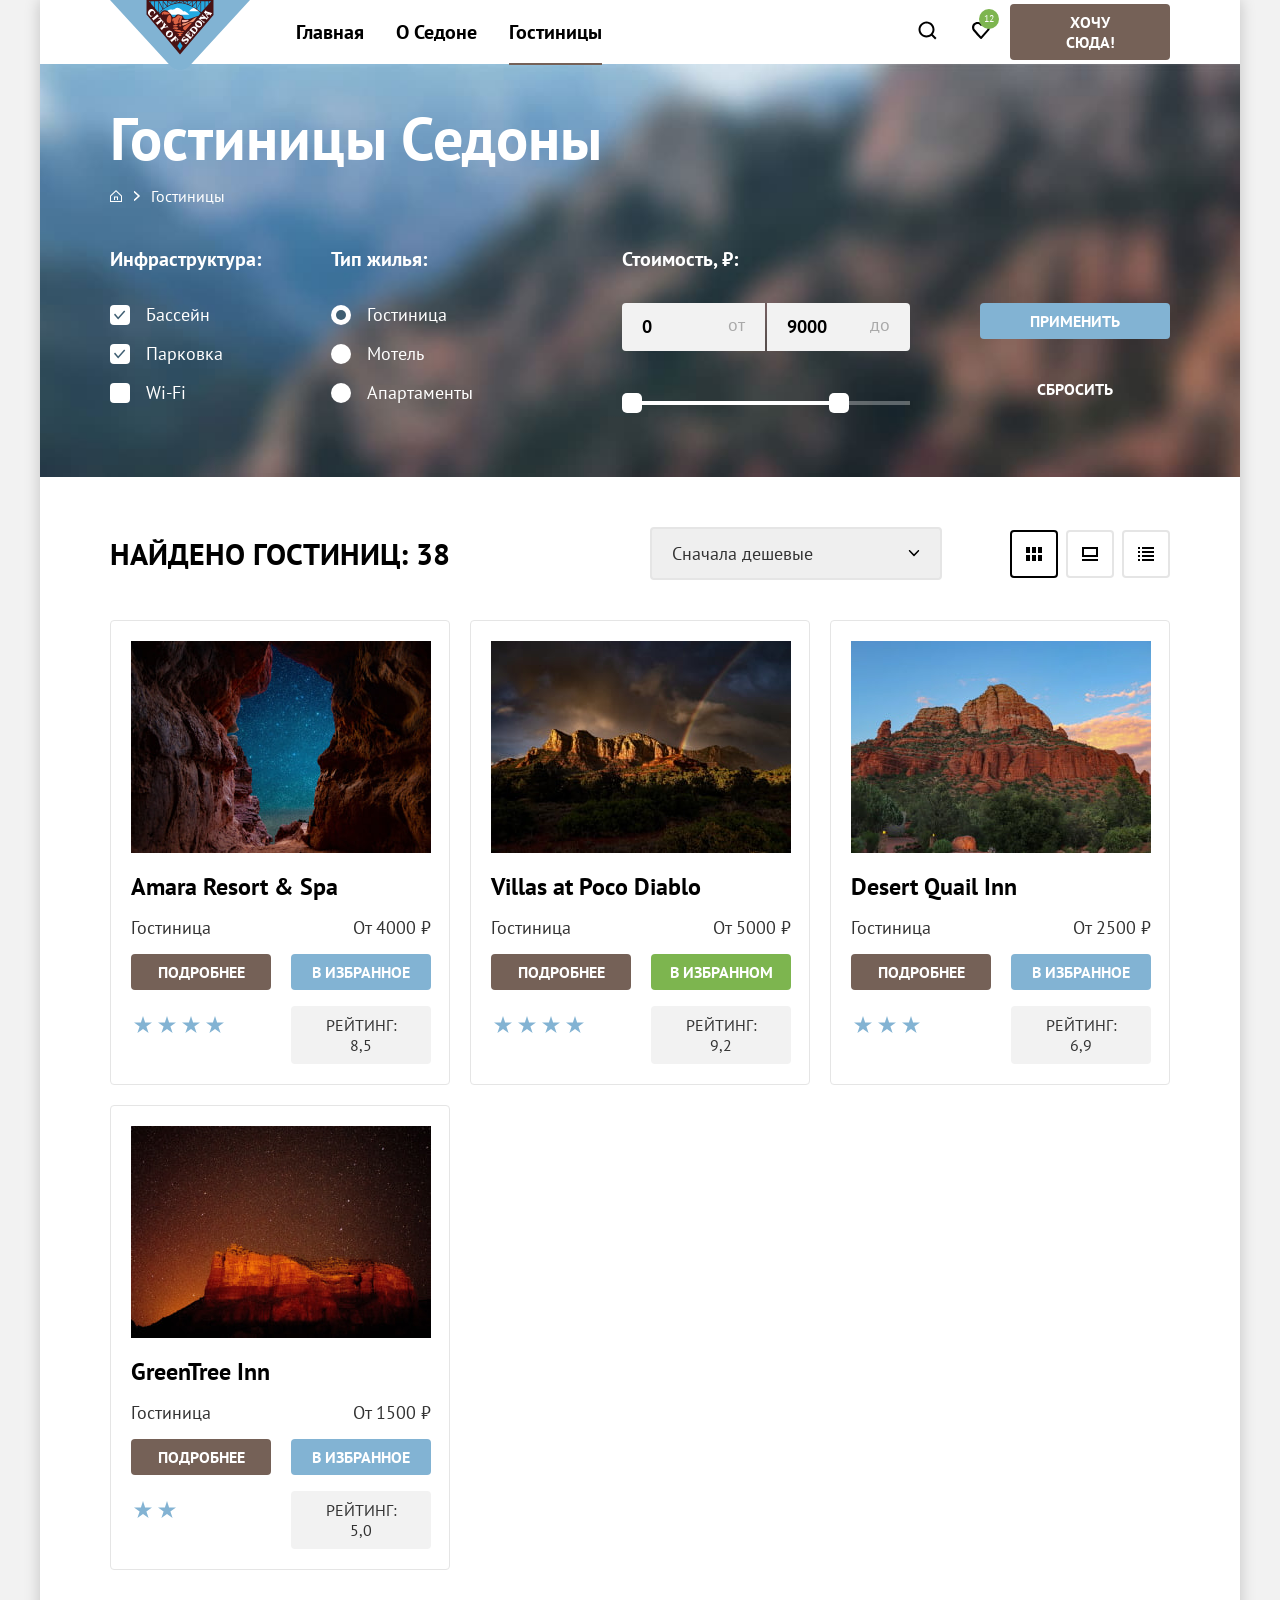
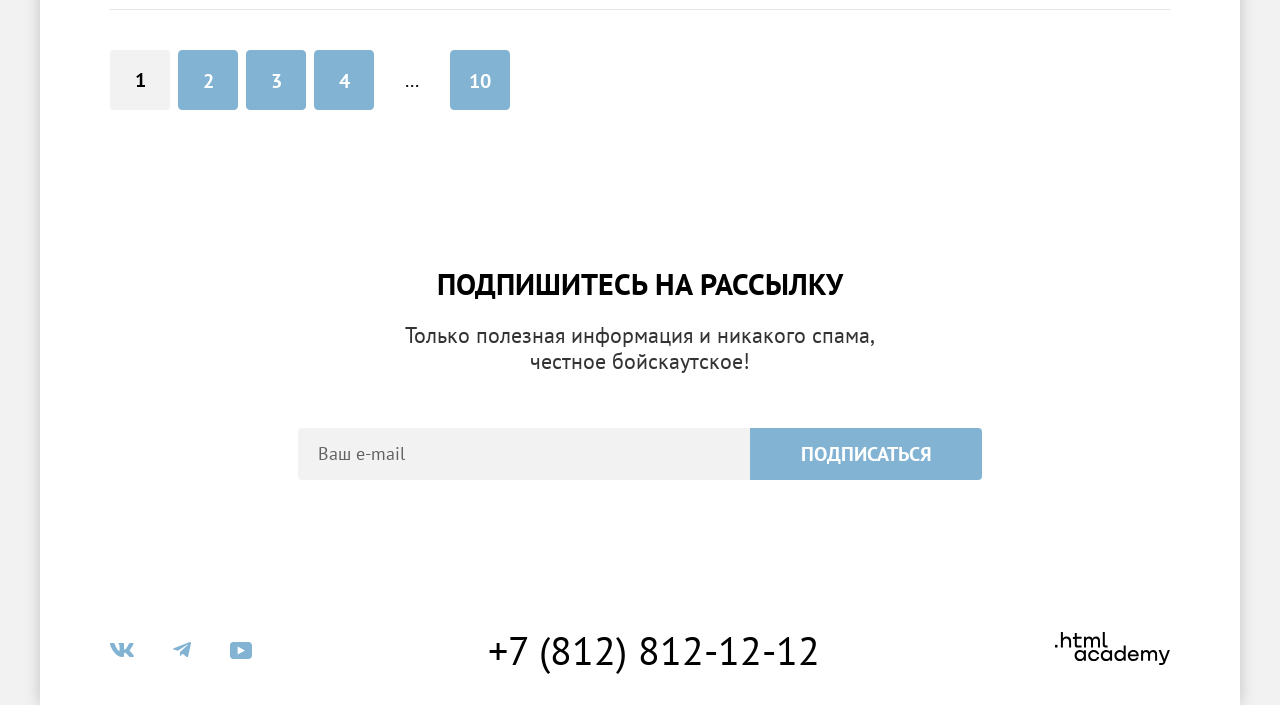
==== commit 3df84a84: "feat: доделать форму, улучшить стили состояний (complete form, improve state styles)" ====
--- a/catalog.html
+++ b/catalog.html
@@ -30,7 +30,15 @@
         <ul class="page-header__user-menu user-menu">
           <li class="user-menu__item">
             <a href="#" class="user-menu__link">
-              <svg class="user-menu__icon user-menu__icon--search" aria-hidden="true" focusable="false" width="20" height="20" viewBox="0 0 20 20" xmlns="http://www.w3.org/2000/svg">
+              <svg
+                class="user-menu__icon user-menu__icon--search"
+                aria-hidden="true"
+                focusable="false"
+                width="20"
+                height="20"
+                viewBox="0 0 20 20"
+                xmlns="http://www.w3.org/2000/svg"
+              >
                 <path
                   d="M19.5 18.0083L15.8 14.3287C16.8 13.0359 17.5 11.3453 17.5 9.4558C17.5 5.08011 13.9 1.5 9.5 1.5C5.1 1.5 1.5 5.17956 1.5 9.55525C1.5 13.9309 5.1 17.511 9.5 17.511C11.3 17.511 13 16.9144 14.4 15.8204L18.1 19.5L19.5 18.0083ZM9.5 15.5221C6.2 15.5221 3.5 12.837 3.5 9.55525C3.5 6.27348 6.2 3.5884 9.5 3.5884C12.8 3.5884 15.5 6.27348 15.5 9.55525C15.5 12.837 12.8 15.5221 9.5 15.5221Z"
                 />
@@ -40,7 +48,15 @@
           </li>
           <li class="user-menu__item">
             <a href="#" class="user-menu__link">
-              <svg class="user-menu__icon user-menu__icon--favorites" aria-hidden="true" focusable="false" width="20" height="20" viewBox="0 0 20 20" xmlns="http://www.w3.org/2000/svg">
+              <svg
+                class="user-menu__icon user-menu__icon--favorites"
+                aria-hidden="true"
+                focusable="false"
+                width="20"
+                height="20"
+                viewBox="0 0 20 20"
+                xmlns="http://www.w3.org/2000/svg"
+              >
                 <path
                   d="M9.9 19C9.6 19 9.3 18.9 9.1 18.6C3.7 12.5 2.4 11.1 2.1 10.7C1.4 9.8 1 8.6 1 7.4C1 4.4 3.4 2 6.5 2C7.8 2 9 2.5 10 3.3C11 2.5 12.3 2 13.5 2C16.5 2 19 4.4 19 7.4C19 8.7 18.5 9.9 17.7 10.8L10.7 18.7C10.5 18.9 10.3 19 9.9 19ZM3.9 9.5C4.2 9.9 7.4 13.5 10 16.4L16.2 9.4C16.7 8.9 16.9 8.2 16.9 7.4C16.9 5.6 15.4 4.1 13.6 4.1C12.6 4.1 11.6 4.6 10.9 5.4C10.6 5.7 10.3 5.8 10 5.8C9.7 5.8 9.4 5.6 9.2 5.4C8.5 4.6 7.5 4.1 6.5 4.1C4.7 4.1 3.2 5.6 3.2 7.4C3.1 8.3 3.5 9 3.9 9.5C3.8 9.5 3.8 9.5 3.9 9.5Z"
                 />
@@ -71,54 +87,70 @@
               <ul class="filters__group-list">
                 <li class="filters__group-item">
                   <label class="filters__control">
-                    <input class="filters__control-input" type="checkbox" name="swimming-pool" checked />
+                    <input class="filters__control-input visually-hidden" type="checkbox" name="swimming-pool" checked />
+                    <span class="filters__control-mark filters__control-mark--check"></span>
                     Бассейн
                   </label>
                 </li>
                 <li class="filters__group-item">
                   <label class="filters__control">
-                    <input class="filters__control-input" type="checkbox" name="parking" checked />
+                    <input class="filters__control-input visually-hidden" type="checkbox" name="parking" checked />
+                    <span class="filters__control-mark filters__control-mark--check"></span>
                     Парковка
                   </label>
                 </li>
                 <li class="filters__group-item">
                   <label class="filters__control">
-                    <input class="filters__control-input" type="checkbox" name="wi-fi" />
+                    <input class="filters__control-input visually-hidden" type="checkbox" name="wi-fi" />
+                    <span class="filters__control-mark filters__control-mark--check"></span>
                     Wi-Fi
                   </label>
                 </li>
               </ul>
             </fieldset>
-            <fieldset class="filters__group">
+            <fieldset class="filters__group filters__group--housing">
               <legend class="filters__group-title">Тип жилья:</legend>
               <ul class="filters__group-list">
                 <li class="filters__group-item">
                   <label class="filters__control">
-                    <input class="filters__control-input" type="radio" name="hotel-group" value="hotel" checked />
+                    <input class="filters__control-input visually-hidden" type="radio" name="hotel-group" value="hotel" checked />
+                    <span class="filters__control-mark filters__control-mark--radio"></span>
                     Гостиница
                   </label>
                 </li>
                 <li class="filters__group-item">
                   <label class="filters__control">
-                    <input class="filters__control-input" type="radio" name="hotel-group" value="motel" />
+                    <input class="filters__control-input visually-hidden" type="radio" name="hotel-group" value="motel" />
+                    <span class="filters__control-mark filters__control-mark--radio"></span>
                     Мотель
                   </label>
                 </li>
                 <li class="filters__group-item">
                   <label class="filters__control">
-                    <input class="filters__control-input" type="radio" name="hotel-group" value="apartments" />
+                    <input class="filters__control-input visually-hidden" type="radio" name="hotel-group" value="apartments" />
+                    <span class="filters__control-mark filters__control-mark--radio"></span>
                     Апартаменты
                   </label>
                 </li>
               </ul>
             </fieldset>
-            <fieldset class="filters__group">
+            <fieldset class="filters__group filters__group--price">
               <legend class="filters__group-title">Стоимость, ₽:</legend>
               <div class="filters__price-range">
-                <label class="filters__price-label" for="price-from">от</label>
+                <label class="filters__price-label filters__price-label--from" for="price-from">от</label>
                 <input class="filters__price-input filters__price-input--from" id="price-from" name="price-from" type="number" min="0" value="0" />
-                <label class="filters__price-label" for="price-to">до</label>
+                <label class="filters__price-label filters__price-label--to" for="price-to">до</label>
                 <input class="filters__price-input filters__price-input--to" id="price-to" name="price-to" type="number" min="0" value="9000" />
+              </div>
+              <div class="filters__range">
+                <div class="filters__range-track">
+                  <button class="filters__range-thumb filters__range-thumb--min" type="button" aria-valuemin="0" aria-valuemax="9000" aria-valuenow="0">
+                    <span class="visually-hidden">Минимальная цена</span>
+                  </button>
+                  <button class="filters__range-thumb filters__range-thumb--max" type="button" aria-valuemin="0" aria-valuemax="9000" aria-valuenow="9000">
+                    <span class="visually-hidden">Максимальная цена</span>
+                  </button>
+                </div>
               </div>
             </fieldset>
             <div class="filters__buttons-wrapper">
--- a/styles/styles.css
+++ b/styles/styles.css
@@ -43,6 +43,7 @@
   --color-blue-30: color-mix(in srgb, var(--color-blue-dark) 30%, transparent);
   --color-black-20: color-mix(in srgb, var(--color-black) 20%, transparent);
   --color-black-30: color-mix(in srgb, var(--color-black) 30%, transparent);
+  --color-black-60: color-mix(in srgb, var(--color-black) 60%, transparent);
   --color-brown-30: color-mix(in srgb, var(--color-brown) 30%, transparent);
 }
 
@@ -122,6 +123,7 @@
   }
 
   &.button--reset:focus-visible {
+    transition: none;
     outline: 3px solid var(--color-blue-alt);
     outline-offset: -3px;
   }
@@ -224,6 +226,7 @@
   }
 
   .logo__link {
+    transition: opacity 0.15s ease-out;
     outline: none;
   }
 
@@ -260,9 +263,7 @@
     outline: none;
   }
 
-  .navigation__link:hover::before,
-  .navigation__link:focus-visible::before,
-  .navigation__link--active::before {
+  .navigation__link::before {
     content: '';
     position: absolute;
     bottom: -1px;
@@ -270,6 +271,14 @@
     right: 16px;
     height: 2px;
     background-color: var(--color-brown);
+    opacity: 0;
+    transition: all 0.15s ease-out;
+  }
+
+  .navigation__link:hover::before,
+  .navigation__link:focus-visible::before,
+  .navigation__link--active::before {
+    opacity: 1;
   }
 
   .navigation__link:active::before {
@@ -304,15 +313,19 @@
   .user-menu__count {
     position: absolute;
     top: 9px;
-    right: 7px;
+    left: 23px;
     padding: 5px 4px;
     min-width: 20px;
     height: 20px;
     background-color: var(--color-green);
-    border-radius: 50%;
+    border-radius: 100vw;
     font-size: 10px;
     line-height: 10px;
     color: var(--color-white);
+  }
+
+  .user-menu__icon {
+    transition: fill 0.15s ease-out;
   }
 }
 
@@ -611,7 +624,6 @@
 
   .subscription__form {
     display: flex;
-    flex-wrap: wrap;
     width: 684px;
   }
 
@@ -623,13 +635,31 @@
     background-color: var(--color-off-white);
     font-family: 'PT Sans';
     font-size: 18px;
+    font-weight: 700;
     line-height: 24px;
     color: var(--color-black);
     outline: none;
+    transition: background-color 0.15s ease-out;
+  }
+
+  .subscription__email::placeholder {
+    font-weight: 400;
+    color: var(--color-black-60);
+  }
+
+  .subscription__email:hover {
+    background-color: var(--color-light-gray);
+  }
+
+  .subscription__email:focus-visible {
+    background-color: var(--color-light-gray);
+    outline: 3px solid var(--color-blue-alt);
+    outline-offset: -3px;
   }
 
   .subscription__button {
-    padding-inline: 50px;
+    padding-inline: 15px;
+    min-width: 232px;
     border-radius: 0 4px 4px 0;
     font-size: 20px;
     line-height: 36px;
@@ -671,6 +701,7 @@
 
   svg {
     fill: var(--color-blue-alt);
+    transition: fill 0.15s ease-out;
   }
 }
 
@@ -696,6 +727,7 @@
     text-transform: uppercase;
     text-decoration: none;
     color: inherit;
+    transition: color 0.2s ease-out;
     outline: none;
   }
 
@@ -711,9 +743,13 @@
 
 .page-footer__logo {
   width: 115px;
-
-  .logo__link {
-    outline: none;
+}
+
+.logo__link {
+  outline: none;
+
+  svg {
+    transition: fill 0.2s ease-out;
   }
 }
 
@@ -778,6 +814,7 @@
     line-height: 21px;
     text-decoration: none;
     color: inherit;
+    transition: opacity 0.2s ease-out;
     outline: none;
   }
 
@@ -829,12 +866,12 @@
     text-align: start;
   }
 
-  .filters__group:nth-child(2) {
+  .filters__group--housing {
     margin-right: auto;
   }
 
-  .filters__group:nth-child(3) {
-    width: 290px;
+  .filters__group--price {
+    width: 288px;
   }
 
   .filters__group-title {
@@ -855,11 +892,71 @@
   }
 
   .filters__control {
+    display: flex;
+    align-items: center;
+    gap: 16px;
     line-height: 23px;
+    cursor: pointer;
+  }
+
+  .filters__control-mark {
+    flex-shrink: 0;
+    width: 20px;
+    height: 20px;
+    background-color: var(--color-white);
+    border-radius: 4px;
+    transition: opacity 0.1s ease-out;
+  }
+
+  .filters__control-input:hover + .filters__control-mark {
+    opacity: 0.6;
+  }
+
+  .filters__control-input:focus-visible + .filters__control-mark {
+    outline: 3px solid var(--color-blue-alt);
+  }
+
+  .filters__control-input:active + .filters__control-mark {
+    opacity: 0.3;
+  }
+
+  .filters__control-input:checked + .filters__control-mark--check {
+    background-image: url('../images/decorative-icons/filter-control-check.svg');
+    background-repeat: no-repeat;
+    background-position: center;
+    background-size: 12px 10px;
+  }
+
+  .filters__control-mark--radio {
+    position: relative;
+    border-radius: 50%;
+  }
+
+  .filters__control-input:checked + .filters__control-mark--radio::before {
+    content: '';
+    position: absolute;
+    top: 50%;
+    left: 50%;
+    width: 10px;
+    height: 10px;
+    background-color: var(--color-steel-teal);
+    border-radius: 50%;
+    transform: translate(-50%, -50%);
+  }
+
+  .filters__price-range {
+    position: relative;
+    display: flex;
+    gap: 2px;
+    max-width: 100%;
+    margin-bottom: 50px;
   }
 
   .filters__price-input {
+    flex-grow: 1;
     padding: 12px 20px;
+    padding-right: 51px;
+    width: 143px;
     background-color: var(--color-off-white);
     border: none;
     font-family: 'PT Sans';
@@ -867,7 +964,23 @@
     font-weight: 700;
     line-height: 24px;
     color: var(--color-black);
+    appearance: textfield;
+    transition: background-color 0.15s ease-out;
     outline: none;
+  }
+
+  .filters__price-input::selection {
+    background-color: var(--color-blue-alt);
+  }
+
+  .filters__price-input:hover {
+    background-color: var(--color-light-gray);
+  }
+
+  .filters__price-input:focus-visible {
+    background-color: var(--color-light-gray);
+    outline: 3px solid var(--color-blue-alt);
+    outline-offset: -3px;
   }
 
   .filters__price-input--from {
@@ -884,15 +997,71 @@
   }
 
   .filters__price-label {
+    position: absolute;
+    top: 10px;
     line-height: 24px;
     color: var(--color-black-30);
+  }
+
+  .filters__price-label--from {
+    left: 106px;
+  }
+
+  .filters__price-label--to {
+    right: 20px;
+  }
+
+  .filters__range {
+    height: 4px;
+    background-color: var(--color-white-30);
+  }
+
+  .filters__range-track {
+    position: relative;
+    width: 227px;
+    height: 100%;
+    background-color: var(--color-white);
+  }
+
+  .filters__range-thumb {
+    position: absolute;
+    top: -8px;
+    padding: 0;
+    width: 20px;
+    height: 20px;
+    background-color: var(--color-white);
+    border: none;
+    border-radius: 5px;
+    cursor: grab;
+    transition: box-shadow 0.1s ease-out;
+  }
+  .filters__range-thumb:hover {
+    box-shadow: 0 4px 10px 0 var(--color-black-20);
+  }
+  .filters__range-thumb:focus-visible {
+    box-shadow: 0 4px 10px 0 var(--color-black-20);
+    outline: 3px solid var(--color-blue-alt);
+  }
+
+  .filters__range-thumb:active {
+    box-shadow: 0 7px 15px 0 var(--color-black-30);
+    cursor: grabbing;
+    outline: 2px solid var(--color-blue-alt);
+  }
+
+  .filters__range-thumb--min {
+    left: 0;
+  }
+
+  .filters__range-thumb--max {
+    right: 0;
   }
 
   .filters__buttons-wrapper {
     display: flex;
     flex-direction: column;
-    align-self: end;
     gap: 32px;
+    padding-top: 56px;
     width: 190px;
   }
 }
@@ -917,7 +1086,7 @@
 
   .hotel-results__select {
     margin-right: auto;
-    padding: 14px 20px;
+    padding: 14px 40px 14px 20px;
     width: 292px;
     background-image: url('../images/decorative-icons/sort-select-arrow.svg');
     background-repeat: no-repeat;
